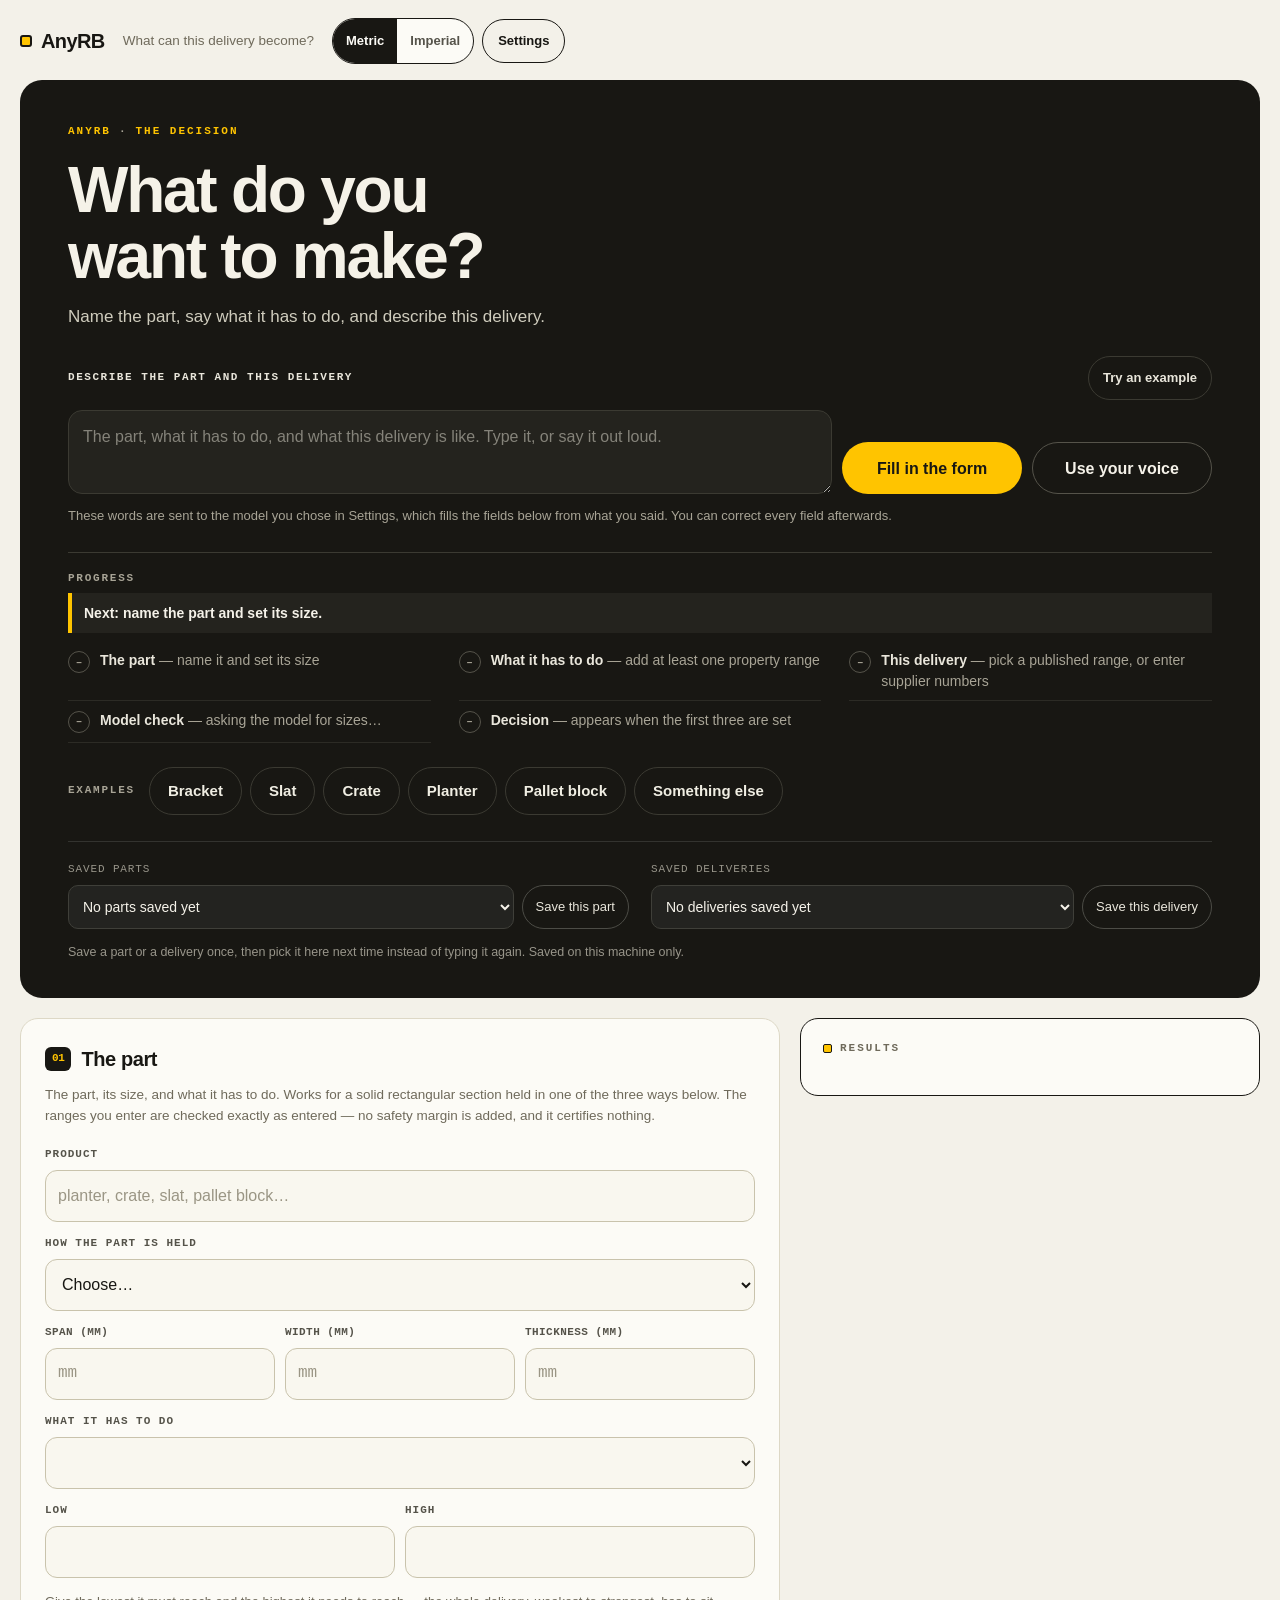
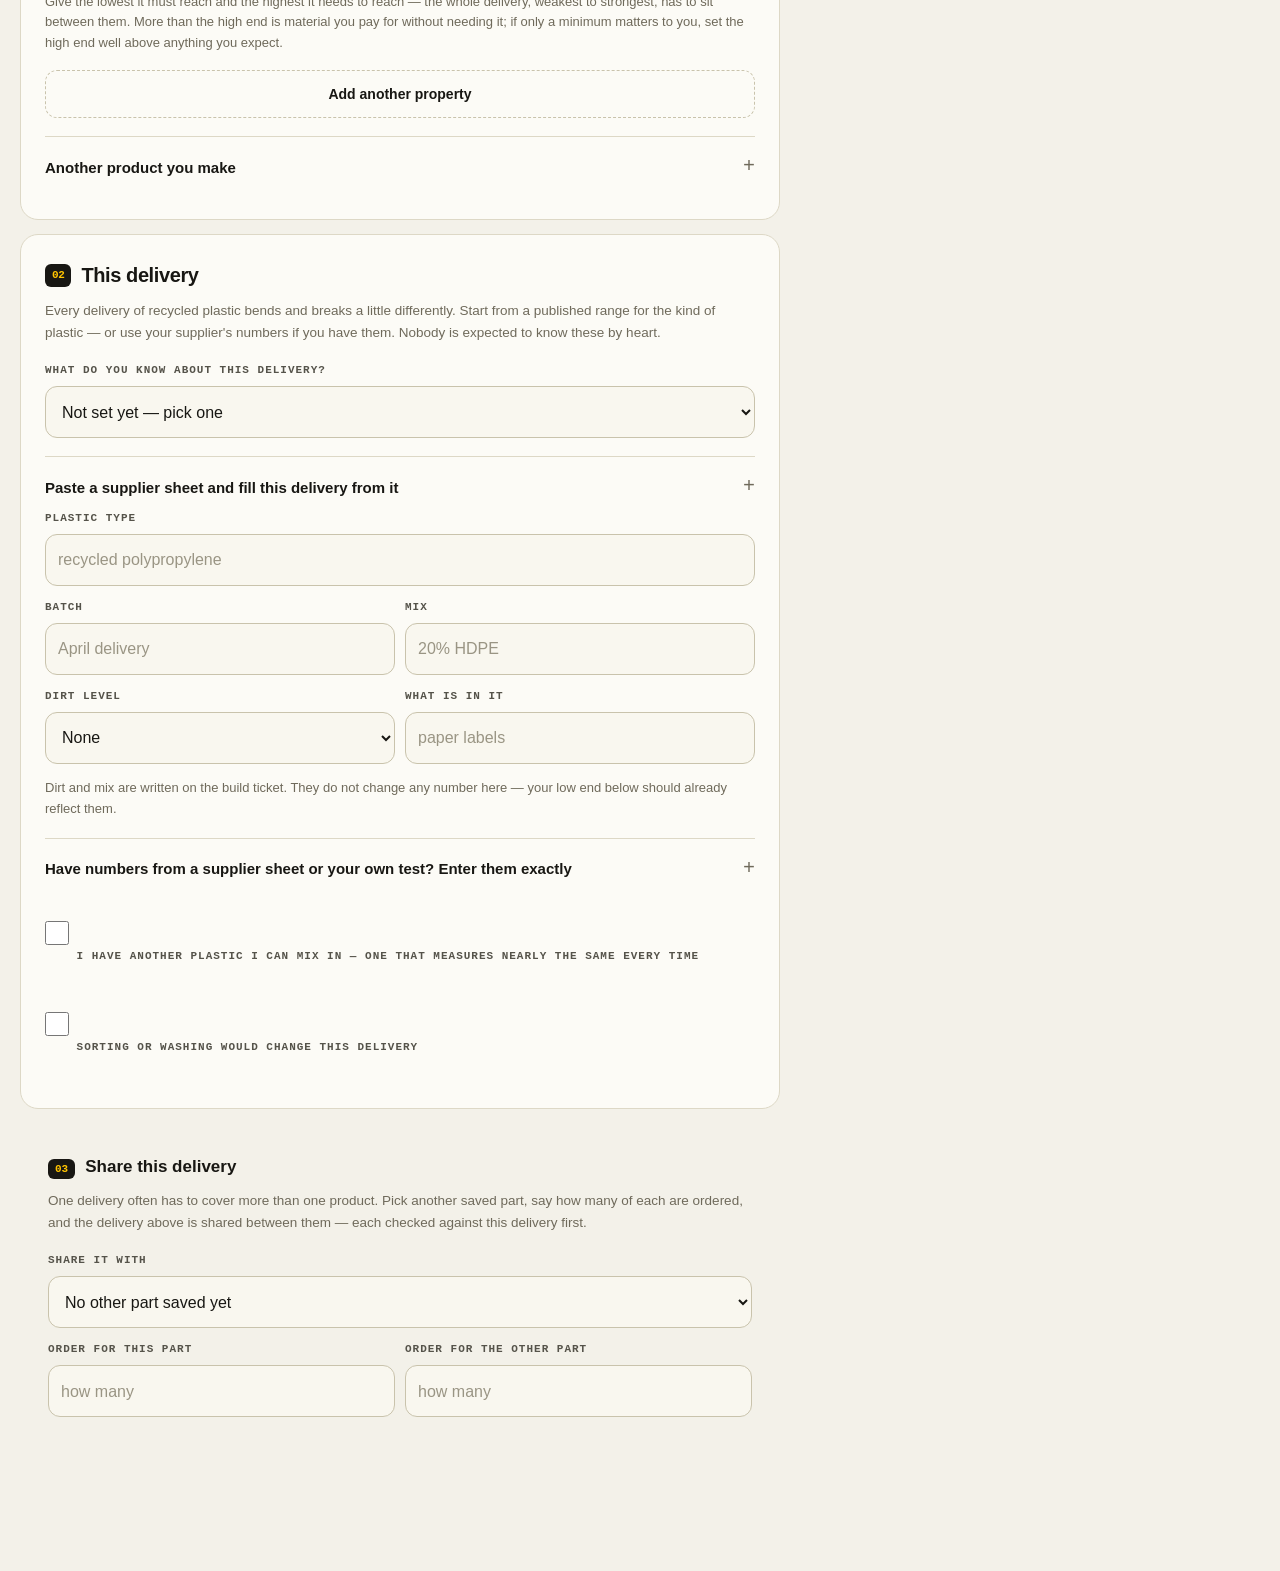
==== app/index.html @ c76e766c "Phase 3: honest production maths, stiffness in shop terms, own requirements - Production/cost/share " ====
<!doctype html>
<html lang="en">
<head>
<meta charset="utf-8">
<meta name="viewport" content="width=device-width, initial-scale=1">
<title>AnyRB — turn this delivery into a build</title>
<link rel="icon" href="data:image/svg+xml,%3Csvg xmlns='http://www.w3.org/2000/svg' viewBox='0 0 20 20'%3E%3Crect width='20' height='20' rx='5' fill='%23fbfbfa'/%3E%3Cpath d='M4 15.5 10 4l6 11.5M6.8 11h6.4' fill='none' stroke='%23111111' stroke-width='1.6'/%3E%3C/svg%3E">
<meta name="description" content="Turn a changing recycled-plastic delivery into a build that stays inside the strength, stiffness or weight range you need.">
<link rel="stylesheet" href="styles.css">
</head>
<body>
<header class="top">
  <a class="brand" href="#main" aria-label="AnyRB">AnyRB</a>
  <span class="top-note">What can this delivery become?</span>
  <div class="top-actions">
    <div class="unit-toggle" role="group" aria-label="Units">
      <button id="unit-metric" type="button">Metric</button><button id="unit-imperial" type="button">Imperial</button>
    </div>
    <button class="settings-open" id="settings-open" type="button">Settings</button>
  </div>
</header>

<div class="decision-bar" id="decision-bar" hidden>
  <span class="decision-dot" id="decision-dot" aria-hidden="true"></span>
  <span class="decision-bar-text" id="decision-bar-text"></span>
  <button class="decision-bar-action" id="decision-bar-action" type="button"></button>
</div>

<main class="page" id="main">
  <section class="decision decision-panel" aria-labelledby="decision">
    <p class="panel-kicker">AnyRB <span>·</span> the decision</p>
    <h1 id="decision">What do you want to make?</h1>
    <p class="support" id="support">Name the part, set one or more properties that have to hold, and describe this delivery. Every product and every range is yours to set.</p>
    <div class="brief">
      <div class="brief-head">
        <label for="brief">Describe the part and this delivery</label>
        <button class="brief-sample" id="brief-sample" type="button">Try an example</button>
      </div>
      <div class="brief-row">
        <textarea id="brief" rows="2" placeholder="The part, what it has to do, and what this delivery is like. Type it, or say it out loud."></textarea>
        <button class="brief-submit" id="brief-submit" type="button">Fill in the form</button>
        <button class="brief-voice" id="brief-voice" type="button">Use your voice</button>
      </div>
      <p class="brief-help">These words go to Muse Spark on the server, which fills the fields below from what you said. You can correct every field afterwards.</p>
      <p class="brief-status" id="brief-status"></p>
    </div>
    <div class="need" id="need-panel" hidden>
      <p class="need-kicker">Still needed</p>
      <h3 class="need-question" id="need-question"></h3>
      <p class="need-why" id="need-why"></p>
      <div class="need-control" id="need-control"></div>
      <div class="need-actions">
        <button class="need-apply" id="need-apply" type="button">Continue</button>
        <p class="need-progress" id="need-progress"></p>
      </div>
      <p class="need-alt">You can also fill the fields below yourself — it is the same information.</p>
    </div>

    <div class="progress" id="progress">
      <div class="progress-head">
        <h3 class="progress-title">Progress</h3>
        <p class="progress-next" id="progress-next"></p>
      </div>
      <ol class="progress-list" id="progress-list"></ol>
    </div>
    <div class="cases" id="cases" aria-label="Start with a part">
      <span class="cases-label">Examples</span>
      <button class="case" type="button" data-case="bracket">Bracket</button>
      <button class="case" type="button" data-case="slat">Slat</button>
      <button class="case" type="button" data-case="crate">Crate</button>
      <button class="case" type="button" data-case="planter">Planter</button>
      <button class="case" type="button" data-case="pallet">Pallet block</button>
      <button class="case" type="button" data-case="custom">Something else</button>
    </div>
    <p class="case-note" id="case-note" hidden></p>
    <div class="saved" id="saved-bar">
      <div class="saved-group">
        <label for="saved-products">Saved parts</label>
        <div class="saved-row">
          <select id="saved-products"></select>
          <button class="saved-button" id="save-product" type="button">Save this part</button>
          <button class="saved-button" id="delete-product" type="button" hidden>Delete</button>
        </div>
      </div>
      <div class="saved-group">
        <label for="saved-deliveries">Saved deliveries</label>
        <div class="saved-row">
          <select id="saved-deliveries"></select>
          <button class="saved-button" id="save-delivery" type="button">Save this delivery</button>
          <button class="saved-button" id="delete-delivery" type="button" hidden>Delete</button>
        </div>
      </div>
      <p class="saved-note" id="saved-note">Save a part or a delivery once, then pick it here next time instead of typing it again. Saved on this machine only.</p>
    </div>
    <button class="pill" id="primary" type="button" hidden>Copy build</button>
    <a class="see-details" id="see-details" href="#verdict" hidden>See the result ↓</a>
  </section>

  <div class="work">
    <aside class="results" aria-label="Results">
      <p class="results-kicker">Results</p>
      <div class="verdict" id="verdict" hidden>
        <div class="verdict-head">
          <span class="verdict-chip" id="verdict-chip"></span>
          <span class="verdict-title" id="verdict-title"></span>
        </div>
        <p class="verdict-build" id="verdict-build"></p>
        <table class="verdict-table">
          <thead><tr><th>Requirement</th><th>You need</th><th>This build gives</th><th>Result</th></tr></thead>
          <tbody id="verdict-rows"></tbody>
        </table>
        <p class="verdict-next" id="verdict-next"></p>
      </div>
      <div class="builds" id="builds-panel" hidden>
        <div class="section-head">
          <h3>Builds that work</h3>
          <p class="model-status" id="model-status">Scoring this delivery…</p>
        </div>
        <div class="production" id="production">
          <h3 class="production-title">Production</h3>
          <div class="run-row">
            <div class="field run-field"><label for="run-size">How many parts in this order?</label><input id="run-size" inputmode="numeric" type="text" placeholder="e.g. 500"></div>
            <div class="field run-field"><label for="material-have" id="material-have-label">How much of this delivery do you have? (kg)</label><input id="material-have" inputmode="decimal" type="text" placeholder="e.g. 3000"></div>
            <div class="field run-field"><label for="next-density" id="next-density-label">Next delivery's density, if known (g/cm³)</label><input id="next-density" inputmode="decimal" type="text" placeholder="optional"></div>
            <div class="field run-field"><label for="cost-batch" id="cost-batch-label">This delivery costs, per kg</label><input id="cost-batch" inputmode="decimal" type="text" placeholder="optional"></div>
            <div class="field run-field"><label for="cost-steady" id="cost-steady-label">The mix-in plastic costs, per kg</label><input id="cost-steady" inputmode="decimal" type="text" placeholder="optional"></div>
            <div class="field run-field"><label for="cost-treat" id="cost-treat-label">Sorting/washing costs, per kg</label><input id="cost-treat" inputmode="decimal" type="text" placeholder="optional"></div>
            <div class="field run-field"><label for="waste-pct">Waste and rejects, % of each part (optional)</label><input id="waste-pct" inputmode="decimal" type="text" placeholder="e.g. 5"></div>
            <div class="field run-field"><label for="treat-loss">Lost in sorting/washing, % (optional)</label><input id="treat-loss" inputmode="decimal" type="text" placeholder="e.g. 20"></div>
            <div class="field run-field"><label for="cost-currency">Currency</label><select id="cost-currency"><option value="₺">₺ (lira)</option><option value="$">$ (dollar)</option><option value="€">€ (euro)</option><option value="£">£ (pound)</option></select></div>
          </div>
          <div class="cost-view" id="cost-view"></div>
          <div class="field compare-field"><label for="compare-delivery">Compare a saved delivery</label><select id="compare-delivery"></select></div>
          <div class="compare-view" id="compare-view"></div>
          <div class="run-note" id="run-note"></div>
          <div class="use-note" id="use-note"></div>
        </div>
        <ol class="build-list" id="build-list"></ol>
        <div class="downloads" id="downloads" hidden>
          <p class="downloads-note"><strong>Results live on this page</strong> — the decision at the top, the builds and range view here. Take them with you:</p>
          <div class="downloads-row">
            <button class="dl-button" id="dl-txt" type="button">Build sheet (.txt)</button>
            <button class="dl-button" id="dl-csv" type="button">Spreadsheet (.csv)</button>
            <button class="dl-button" id="dl-json" type="button">Data (.json)</button>
          </div>
          <p class="downloads-formats">The build sheet is a text file to print or paste. The spreadsheet opens in Excel or Google Sheets. JSON is the same results as data for another system, in metric with the units named in the file.</p>
        </div>
        <p class="empty-build" id="empty-build" hidden>No build passes yet. The batch gap is below.</p>
        <div class="meta-trace" id="meta-trace" hidden></div>
      </div>

      <h3 class="results-subhead" id="gap-title" hidden>What this delivery would need</h3>
      <div class="gap" id="gap" aria-live="polite" hidden></div>

      <div class="ask" id="ask-panel" aria-labelledby="ask-title" hidden>
        <h3 id="ask-title">Ask about this delivery</h3>
        <div class="ask-row">
          <input id="ask-question" type="text" placeholder="What should I add or change to make this delivery work?" autocomplete="off">
          <button class="ask-button" id="ask-button" type="button">Ask</button>
        </div>
        <p class="ask-status" id="ask-status"></p>
        <div class="ask-answer" id="ask-answer" aria-live="polite"></div>
      </div>
    </aside>

        <div class="bench">
    <section class="engineering" aria-labelledby="engineering-title">
      <h2 id="engineering-title"><span class="sec-num">01</span>The part</h2>
      <p class="section-note">The part, its size, and what it has to do. Works for a solid rectangular section held in one of the three ways below. The ranges you enter are checked exactly as entered — no safety margin is added, and it certifies nothing.</p>
      <div class="fields">
        <div class="field">
          <label for="product">Product</label>
          <input id="product" type="text" spellcheck="false" placeholder="planter, crate, slat, pallet block…">
        </div>
        <div class="field">
          <label for="mode">How the part is held</label>
          <select id="mode"></select>
        </div>
        <div class="grid3">
          <div class="field"><label for="span">Span (mm)</label><input id="span" inputmode="decimal" type="text" placeholder="mm"></div>
          <div class="field"><label for="width">Width (mm)</label><input id="width" inputmode="decimal" type="text" placeholder="mm"></div>
          <div class="field"><label for="thickness">Thickness (mm)</label><input id="thickness" inputmode="decimal" type="text" placeholder="mm"></div>
        </div>
        <div class="field">
          <label for="property">What it has to do</label>
          <select id="property"></select>
        </div>
        <div class="grid2">
          <div class="field"><label for="target-min" id="target-min-label">Low</label><input id="target-min" inputmode="decimal" type="text"></div>
          <div class="field"><label for="target-max" id="target-max-label">High</label><input id="target-max" inputmode="decimal" type="text"></div>
        </div>
        <div id="stiffness-translator" hidden>
          <p class="measured-note">You do not need to know the stiffness number. Say what presses on it and how far it may bend down under that weight — the form works out the stiffness range from that. Only the lowest stiffness will matter unless you also give a smallest bend.</p>
          <div class="grid3">
            <div class="field"><label for="stiff-load" id="stiff-load-label">Weight pressing on it (kg)</label><input id="stiff-load" inputmode="decimal" type="text"></div>
            <div class="field"><label for="stiff-bend" id="stiff-bend-label">How far may it bend down, at most (mm)</label><input id="stiff-bend" inputmode="decimal" type="text"></div>
            <div class="field"><label for="stiff-bend-min" id="stiff-bend-min-label">Smallest bend, if any (mm)</label><input id="stiff-bend-min" inputmode="decimal" type="text"></div>
          </div>
        </div>
        <p class="measured-note">Give the lowest it must reach and the highest it needs to reach — the whole delivery, weakest to strongest, has to sit between them. More than the high end is material you pay for without needing it; if only a minimum matters to you, set the high end well above anything you expect.</p>
        <div id="extra-targets" class="extra-targets"></div>
        <button class="add-target" id="add-target" type="button">Add another property</button>
      </div>

      <details class="other-group">
        <summary>Another product you make</summary>
        <div class="fields">
          <div class="field"><label for="other-product">Product</label><input id="other-product" type="text" spellcheck="false" placeholder="a heavier part you sell"></div>
          <div class="field"><label for="other-mode">How the part is held</label><select id="other-mode"></select></div>
          <div class="grid3">
            <div class="field"><label for="other-span">Span (mm)</label><input id="other-span" inputmode="decimal" type="text"></div>
            <div class="field"><label for="other-width">Width (mm)</label><input id="other-width" inputmode="decimal" type="text"></div>
            <div class="field"><label for="other-thickness">Thickness (mm)</label><input id="other-thickness" inputmode="decimal" type="text"></div>
          </div>
          <div class="field"><label for="other-target-property">What it has to do (its own requirement, for sharing a delivery)</label><select id="other-target-property"></select></div>
          <div class="grid2">
            <div class="field"><label for="other-target-min">Low</label><input id="other-target-min" inputmode="decimal" type="text"></div>
            <div class="field"><label for="other-target-max">High</label><input id="other-target-max" inputmode="decimal" type="text"></div>
          </div>
        </div>
      </details>
    </section>

    <section class="batch" aria-labelledby="batch-title">
      <h2 id="batch-title"><span class="sec-num">02</span>This delivery</h2>
      <p class="section-note">Every delivery of recycled plastic bends and breaks a little differently. Start from a published range for the kind of plastic — or use your supplier's numbers if you have them. Nobody is expected to know these by heart.</p>
      <div class="fields">
        <div class="field">
          <label for="batch-source">What do you know about this delivery?</label>
          <select id="batch-source"></select>
        </div>
        <p class="batch-note" id="batch-note" hidden></p>
        <details class="measured-group" id="sheet-group">
          <summary>Paste a supplier sheet and fill this delivery from it</summary>
          <p class="measured-note">Paste the text your supplier sent. Only the plastic part is used, and only numbers actually in the text — anything missing stays empty for you to pick or type.</p>
          <div class="field"><label for="sheet-text">Supplier sheet text</label><textarea id="sheet-text" rows="4" placeholder="Paste the supplier's text here"></textarea></div>
          <button class="dl-button" id="sheet-fill" type="button">Fill this delivery from the text</button>
          <p class="brief-status" id="sheet-status"></p>
        </details>
        <div class="field"><label for="plastic-type">Plastic type</label><input id="plastic-type" type="text" spellcheck="false" placeholder="recycled polypropylene"></div>
        <div class="grid2">
          <div class="field"><label for="plastic-batch">Batch</label><input id="plastic-batch" type="text" spellcheck="false" placeholder="April delivery"></div>
          <div class="field"><label for="plastic-mix">Mix</label><input id="plastic-mix" type="text" spellcheck="false" placeholder="20% HDPE"></div>
        </div>
        <div class="grid2">
          <div class="field"><label for="dirt-level">Dirt level</label><select id="dirt-level"></select></div>
          <div class="field"><label for="plastic-dirt">What is in it</label><input id="plastic-dirt" type="text" spellcheck="false" placeholder="paper labels"></div>
        </div>
        <p class="measured-note">Dirt and mix are written on the build ticket. They do not change any number here — your low end below should already reflect them.</p>
        <details class="measured-group" id="measured-fields">
          <summary>Have numbers from a supplier sheet or your own test? Enter them exactly</summary>
          <p class="measured-note">Stiffness is how much the plastic bends. Strength is the load it takes before it breaks. “Low” is the weak end of this delivery — the part has to work even there, so that end sets the build. Your low end should already reflect the dirt and mix above.</p>
          <div class="grid2">
            <div class="field"><label for="e-min">Stiffness low (MPa)</label><input id="e-min" inputmode="decimal" type="text"></div>
            <div class="field"><label for="e-max">Stiffness high (MPa)</label><input id="e-max" inputmode="decimal" type="text"></div>
          </div>
          <div class="grid2">
            <div class="field"><label for="s-min">Strength low (MPa)</label><input id="s-min" inputmode="decimal" type="text"></div>
            <div class="field"><label for="s-max">Strength high (MPa)</label><input id="s-max" inputmode="decimal" type="text"></div>
          </div>
          <div class="grid2">
            <div class="field"><label for="density">Density (g/cm³)</label><input id="density" inputmode="decimal" type="text"></div>
          </div>
        </details>
        <div class="field check-field">
          <label class="check" for="steady-available"><input id="steady-available" type="checkbox"> I have another plastic I can mix in — one that measures nearly the same every time</label>
        </div>
        <div class="field check-field">
          <label class="check" for="treated-available"><input id="treated-available" type="checkbox"> Sorting or washing would change this delivery</label>
        </div>
        <div id="treated-fields" class="steady-fields" hidden>
          <p class="measured-note">Enter what the delivery measures <em>after</em> sorting or washing — from whoever does it, or your own test. The app does not guess this effect.</p>
          <div class="grid2">
            <div class="field"><label for="treated-e-min">Stiffness low after (MPa)</label><input id="treated-e-min" inputmode="decimal" type="text"></div>
            <div class="field"><label for="treated-e-max">Stiffness high after (MPa)</label><input id="treated-e-max" inputmode="decimal" type="text"></div>
          </div>
          <div class="grid2">
            <div class="field"><label for="treated-s-min">Strength low after (MPa)</label><input id="treated-s-min" inputmode="decimal" type="text"></div>
            <div class="field"><label for="treated-s-max">Strength high after (MPa)</label><input id="treated-s-max" inputmode="decimal" type="text"></div>
          </div>
        </div>
        <div id="steady-fields" class="steady-fields" hidden>
          <div class="field"><label for="steady-type">The other plastic</label><input id="steady-type" type="text" spellcheck="false" placeholder="e.g. a cleaner batch you can buy"></div>
          <div class="grid2">
            <div class="field"><label for="steady-e">Its stiffness (MPa)</label><input id="steady-e" inputmode="decimal" type="text"></div>
            <div class="field"><label for="steady-s">Its strength (MPa)</label><input id="steady-s" inputmode="decimal" type="text"></div>
          </div>
        </div>
      </div>

      </div>
    </section>

    <section class="share" aria-labelledby="share-title">
      <h2 id="share-title"><span class="sec-num">03</span>Share this delivery</h2>
      <p class="section-note">One delivery often has to cover more than one product. Pick another saved part, say how many of each are ordered, and the delivery above is shared between them — each checked against this delivery first.</p>
      <div class="fields">
        <div class="field">
          <label for="share-other">Share it with</label>
          <select id="share-other"></select>
        </div>
        <div class="grid2">
          <div class="field"><label for="share-qty-main" id="share-qty-main-label">Order for this part</label><input id="share-qty-main" inputmode="numeric" type="text" placeholder="how many"></div>
          <div class="field"><label for="share-qty-other" id="share-qty-other-label">Order for the other part</label><input id="share-qty-other" inputmode="numeric" type="text" placeholder="how many"></div>
        </div>
      </div>
      <div class="share-result" id="share-result" aria-live="polite"></div>
    </section>
    </div>


  </div>
</main>

<dialog class="settings" id="settings-dialog" aria-labelledby="settings-title">
  <form id="settings-form" method="dialog">
    <h2 id="settings-title">Settings</h2>
    <p class="settings-note">Meta Model API is the built-in provider for this app. Nothing below needs changing to use it.</p>
    <div class="field check-field">
      <label class="check" for="set-other-provider"><input id="set-other-provider" type="checkbox"> Use a different provider instead of Meta</label>
    </div>
    <div class="field" id="set-provider-field" hidden>
      <label for="set-provider">Inference provider</label>
      <select id="set-provider">
        <option value="meta">Meta Model API</option>
        <option value="openrouter">OpenRouter</option>
        <option value="openai">OpenAI</option>
        <option value="anthropic">Anthropic (Claude)</option>
        <option value="google">Google (Gemini)</option>
        <option value="nvidia">NVIDIA</option>
        <option value="deepseek">DeepSeek</option>
        <option value="custom">Custom endpoint (works like OpenAI)</option>
        <option value="local">No model — local checker only</option>
      </select>
    </div>
    <div class="field" id="set-endpoint-field">
      <label for="set-endpoint">Endpoint</label>
      <input id="set-endpoint" type="text" autocomplete="off" spellcheck="false" placeholder="https://…">
    </div>
    <div class="field" id="set-model-field">
      <label for="set-model">Muse Spark model</label>
      <select id="set-model">
        <option value="muse-spark-1.3-contributor">Muse Spark 1.3 Contributor</option>
        <option value="muse-spark-1.3">Muse Spark 1.3</option>
      </select>
    </div>
    <div class="field" id="set-model-text-field" hidden>
      <label for="set-model-text">Model name</label>
      <input id="set-model-text" type="text" autocomplete="off" spellcheck="false" placeholder="The model name from that provider">
    </div>
    <div class="field" id="set-key-field">
      <label for="set-key">Your API key for that provider (optional for Meta)</label>
      <input id="set-key" type="password" autocomplete="off" spellcheck="false" placeholder="Paste your own key">
    </div>
    <p class="settings-note" id="key-note">Meta is the built-in choice: if the server already has a Meta key, you do not need your own. With any other provider, your key is needed — the server's key only works for Meta. Any key you enter is kept in this browser tab only, sent only to the server on this machine when the model is called, and never written into the page, the files, or this repository. It is gone when the tab closes. Voice is only available with Meta; with another provider, type instead.</p>
    <div class="settings-row">
      <button class="dl-button" id="set-clear-key" type="button">Remove my key</button>
      <button class="settings-save" id="set-save" type="submit">Save</button>
      <button class="dl-button" id="set-cancel" type="button">Cancel</button>
    </div>
  </form>
</dialog>

<div class="sr-only" id="live" aria-live="polite" aria-atomic="true"></div>
<script type="module" src="main.js"></script>
</body>
</html>
---- app/styles.css ----
/* ==========================================================================
   AnyRB — workshop instrument
   Mobile-first. Warm paper, warm ink, one signal-yellow accent.
   Pass = deep green, fail = burnt orange. Everything else is ink on paper.
   Flat colour, 1px rules and typography do the work: no gradients,
   no glass, no blur, no shadow soup.
   ========================================================================== */

:root {
  --paper: #f3f1e9;
  --surface: #fcfbf6;
  --surface-2: #ece9dc;
  --ink: #181713;
  --ink-soft: #24231e;
  --ink-mute: #55534a;
  --muted: #6f6a5b;
  --faint: #9a9584;
  --line: #ddd8c6;
  --line-strong: #c9c3ac;
  --dark-line: #3b3a32;
  --dark-mute: #a8a496;
  --accent: #ffc400;
  --pass: #146c43;
  --pass-dark: #0d4d2e;
  --pass-bg: #e2efe4;
  --fail: #bc430d;
  --fail-dark: #8f3208;
  --fail-bg: #f8e4d6;
  --target-band: #d9cf9f;
  --sans: -apple-system, BlinkMacSystemFont, "Segoe UI", "Helvetica Neue",
    Helvetica, Arial, sans-serif;
  --mono: ui-monospace, "SF Mono", SFMono-Regular, Menlo, Consolas,
    "Liberation Mono", monospace;
}

*,
*::before,
*::after { box-sizing: border-box; }

[hidden] { display: none !important; }

html { background: var(--paper); }

body {
  margin: 0;
  min-height: 100vh;
  background: var(--paper);
  color: var(--ink);
  font-family: var(--sans);
  font-size: 16px;
  line-height: 1.45;
  -webkit-font-smoothing: antialiased;
  -webkit-text-size-adjust: 100%;
  text-rendering: optimizeLegibility;
}

button, input, select, textarea { font: inherit; }
button { -webkit-tap-highlight-color: transparent; cursor: pointer; }
::selection { background: var(--accent); color: var(--ink); }

:focus-visible {
  outline: 3px solid var(--accent);
  outline-offset: 2px;
}

.sr-only {
  position: absolute;
  width: 1px; height: 1px;
  padding: 0; margin: -1px;
  overflow: hidden;
  clip: rect(0, 0, 0, 0);
  white-space: nowrap;
  border: 0;
}

.is-fading { opacity: 0.35; }
#decision, #support, #build-list, #gap { transition: opacity 160ms ease; }

/* Numerals never wobble: mono + tabular figures wherever numbers live. */
.verdict-table td.num,
.verdict-table .v-status,
.rv-scale, .rv-margin,
.build-row .size, .build-row .prop, .build-row .added,
.trace-row, .p-mark, .sec-num {
  font-family: var(--mono);
  font-variant-numeric: tabular-nums;
}

/* ------------------------------------------------------------------ top */
.top {
  display: flex;
  flex-wrap: wrap;
  align-items: center;
  gap: 8px 10px;
  max-width: 1320px;
  margin: 0 auto;
  padding: 14px 16px 0;
}

.brand {
  display: inline-flex;
  align-items: center;
  min-height: 44px;
  color: var(--ink);
  font-size: 20px;
  font-weight: 800;
  letter-spacing: -0.03em;
  text-decoration: none;
}
.brand::before {
  content: "";
  flex: none;
  width: 12px; height: 12px;
  margin-right: 9px;
  background: var(--accent);
  border: 2px solid var(--ink);
  border-radius: 3px;
}

.top-note { display: none; }

.top-actions {
  display: flex;
  align-items: center;
  gap: 8px;
  margin-left: auto;
}

.unit-toggle {
  display: flex;
  overflow: hidden;
  border: 1.5px solid var(--ink);
  border-radius: 999px;
  background: var(--surface);
}
.unit-toggle button {
  min-height: 44px;
  padding: 0 13px;
  border: 0;
  background: transparent;
  color: var(--ink-mute);
  font-size: 13px;
  font-weight: 600;
}
.unit-toggle button.is-active { background: var(--ink); color: var(--surface); }

.settings-open {
  min-height: 44px;
  padding: 0 15px;
  border: 1.5px solid var(--ink);
  border-radius: 999px;
  background: transparent;
  color: var(--ink);
  font-size: 13px;
  font-weight: 600;
}
.settings-open:active, .unit-toggle button:active { background: var(--surface-2); }

/* ---------------------------------------------------------- decision bar */
.decision-bar {
  position: sticky;
  top: 0;
  z-index: 40;
  display: flex;
  align-items: center;
  gap: 10px;
  padding: 8px 12px;
  background: var(--ink);
  border-bottom: 3px solid var(--accent);
  color: var(--surface);
}
.decision-dot {
  flex: none;
  width: 11px; height: 11px;
  border-radius: 50%;
  background: var(--surface);
}
.decision-dot.pass { background: #35c26e; }
.decision-dot.fail { background: #ff7a33; }
.decision-bar-text {
  flex: 1 1 auto;
  min-width: 0;
  overflow: hidden;
  text-overflow: ellipsis;
  white-space: nowrap;
  font-size: 14px;
  font-weight: 700;
  letter-spacing: -0.01em;
}
.decision-bar-action {
  flex: none;
  min-height: 44px;
  padding: 0 16px;
  border: 0;
  border-radius: 999px;
  background: var(--accent);
  color: var(--ink);
  font-size: 14px;
  font-weight: 800;
}
.decision-bar-action:active { background: var(--surface); }

/* ----------------------------------------------------------------- page */
.page {
  max-width: 1320px;
  margin: 0 auto;
  padding: 12px 12px 72px;
}

/* ------------------------------------------------------- decision panel */
.decision-panel {
  padding: 24px 18px 20px;
  background: var(--ink);
  border-radius: 20px;
  color: #f5f2e8;
}

.panel-kicker {
  display: flex;
  align-items: center;
  gap: 8px;
  margin: 0 0 18px;
  font-family: var(--mono);
  font-size: 11px;
  font-weight: 700;
  letter-spacing: 0.18em;
  text-transform: uppercase;
  color: var(--accent);
}
.panel-kicker span { color: var(--dark-mute); }

.decision-panel h1 {
  margin: 0;
  max-width: 22ch;
  font-size: 34px;
  font-weight: 800;
  letter-spacing: -0.035em;
  line-height: 1.03;
  text-wrap: balance;
  overflow-wrap: break-word;
}

.support {
  margin: 14px 0 0;
  max-width: 62ch;
  color: #cfccbd;
  font-size: 16px;
  line-height: 1.55;
  overflow-wrap: break-word;
}

/* brief */
.brief { margin-top: 26px; }

.brief-head {
  display: flex;
  flex-wrap: wrap;
  align-items: center;
  justify-content: space-between;
  gap: 8px;
  margin-bottom: 10px;
}
.brief-head label {
  font-family: var(--mono);
  font-size: 11px;
  font-weight: 700;
  letter-spacing: 0.14em;
  text-transform: uppercase;
  color: #e9e6db;
}
.brief-sample {
  min-height: 44px;
  padding: 0 14px;
  border: 1px solid var(--dark-line);
  border-radius: 999px;
  background: transparent;
  color: #e9e6db;
  font-size: 13px;
  font-weight: 600;
}
.brief-sample:active { border-color: var(--accent); color: var(--accent); }

.brief-row {
  display: flex;
  flex-direction: column;
  gap: 10px;
}
.brief-row textarea {
  width: 100%;
  min-width: 0;
  min-height: 104px;
  padding: 14px;
  resize: vertical;
  border: 1.5px solid var(--dark-line);
  border-radius: 14px;
  background: var(--ink-soft);
  color: #f5f2e9;
  font-size: 16px;
  line-height: 1.5;
}
.brief-row textarea::placeholder { color: #85837a; }
.brief-row textarea:focus { border-color: var(--accent); outline: none; }

.brief-submit,
.brief-voice {
  width: 100%;
  min-height: 52px;
  border-radius: 999px;
  font-size: 16px;
  font-weight: 800;
}
.brief-submit { border: 0; background: var(--accent); color: var(--ink); }
.brief-submit:disabled { opacity: 0.4; }
.brief-voice {
  border: 1.5px solid #55534a;
  background: transparent;
  color: #f5f2e9;
  font-weight: 600;
}
.brief-voice.is-recording { border-color: #ff7a33; color: #ff7a33; }
.brief-voice:disabled { opacity: 0.45; }

.brief-help {
  margin: 12px 0 0;
  color: var(--dark-mute);
  font-size: 13px;
  line-height: 1.55;
}
.brief-status {
  min-height: 1.3em;
  margin: 8px 0 0;
  color: #c9c6ba;
  font-size: 13px;
  line-height: 1.5;
}
.brief-status:empty { min-height: 0; margin-top: 0; }
.brief-status.is-working { color: var(--accent); font-weight: 700; }

/* progress */
.progress {
  margin-top: 26px;
  padding-top: 18px;
  border-top: 1px solid var(--dark-line);
}
.progress-head { margin-bottom: 6px; }
.progress-title {
  margin: 0 0 6px;
  font-family: var(--mono);
  font-size: 11px;
  font-weight: 700;
  letter-spacing: 0.16em;
  text-transform: uppercase;
  color: var(--dark-mute);
}
.progress-next {
  margin: 0;
  padding: 10px 12px;
  border-left: 4px solid var(--accent);
  background: var(--ink-soft);
  color: #f5f2e9;
  font-size: 14px;
  font-weight: 700;
  line-height: 1.45;
}
.progress-list { list-style: none; margin: 8px 0 0; padding: 0; }
.progress-item {
  display: flex;
  align-items: flex-start;
  gap: 10px;
  padding: 9px 0;
  border-bottom: 1px solid #2c2b25;
  color: var(--dark-mute);
  font-size: 14px;
  line-height: 1.45;
}
.progress-item:last-child { border-bottom: 0; }
.progress-item .p-mark {
  display: grid;
  place-items: center;
  flex: none;
  width: 22px; height: 22px;
  margin-top: 1px;
  border: 1.5px solid #55534a;
  border-radius: 50%;
  font-size: 11px;
  font-weight: 700;
}
.progress-item .p-text { min-width: 0; overflow-wrap: break-word; }
.progress-item .p-text strong { color: #e9e6db; font-weight: 700; }
.progress-item.is-done { color: #d8d5c8; }
.progress-item.is-done .p-mark {
  border-color: var(--accent);
  background: var(--accent);
  color: var(--ink);
}

/* examples */
.cases {
  display: grid;
  grid-template-columns: 1fr 1fr;
  gap: 8px;
  margin-top: 24px;
}
.cases-label {
  grid-column: 1 / -1;
  font-family: var(--mono);
  font-size: 11px;
  font-weight: 700;
  letter-spacing: 0.16em;
  text-transform: uppercase;
  color: var(--dark-mute);
}
.case {
  min-height: 48px;
  padding: 6px 12px;
  border: 1.5px solid var(--dark-line);
  border-radius: 999px;
  background: transparent;
  color: #f0eee3;
  font-size: 15px;
  font-weight: 600;
}
.case:active { border-color: var(--accent); color: var(--accent); }
.case-note {
  margin: 10px 0 0;
  color: var(--dark-mute);
  font-size: 13px;
  line-height: 1.5;
}

/* primary action + jump link, inside the panel */
.pill {
  width: 100%;
  min-height: 56px;
  margin-top: 22px;
  padding: 0 22px;
  border: 0;
  border-radius: 999px;
  background: var(--accent);
  color: var(--ink);
  font-size: 17px;
  font-weight: 800;
  letter-spacing: -0.01em;
}
.pill:active { background: var(--surface); }
.pill:disabled { opacity: 0.4; }

.see-details {
  display: flex;
  align-items: center;
  justify-content: center;
  min-height: 48px;
  margin-top: 8px;
  color: #f5f2e9;
  font-size: 15px;
  font-weight: 700;
  text-decoration: underline;
  text-decoration-color: var(--accent);
  text-decoration-thickness: 2px;
  text-underline-offset: 5px;
}

/* ------------------------------------------------------------ work area */
.work {
  display: grid;
  grid-template-columns: minmax(0, 1fr);
  gap: 14px;
  margin-top: 14px;
  align-items: start;
}
.bench { display: grid; gap: 14px; min-width: 0; }

/* --------------------------------------------------------------- results */
.results {
  min-width: 0;
  padding: 18px 16px 20px;
  background: var(--surface);
  border: 1.5px solid var(--ink);
  border-radius: 18px;
}
.results-kicker {
  display: flex;
  align-items: center;
  gap: 8px;
  margin: 0 0 14px;
  font-family: var(--mono);
  font-size: 11px;
  font-weight: 700;
  letter-spacing: 0.18em;
  text-transform: uppercase;
  color: var(--muted);
}
.results-kicker::before {
  content: "";
  width: 9px; height: 9px;
  background: var(--accent);
  border: 1.5px solid var(--ink);
  border-radius: 2px;
}

/* --- verdict: the centrepiece of Results --- */
.verdict {
  overflow: hidden;
  border: 2.5px solid var(--ink);
  border-radius: 16px;
  background: var(--surface);
}
.verdict:has(.verdict-chip.pass) { border-color: var(--pass-dark); }
.verdict:has(.verdict-chip.fail) { border-color: var(--fail-dark); }

.verdict-head {
  display: flex;
  flex-direction: column;
  align-items: flex-start;
  gap: 10px;
  padding: 16px;
  background: var(--ink);
  color: #f5f2e8;
}
.verdict:has(.verdict-chip.pass) .verdict-head { background: var(--pass-dark); }
.verdict:has(.verdict-chip.fail) .verdict-head { background: var(--fail-dark); }

.verdict-chip {
  display: inline-flex;
  align-items: center;
  min-height: 34px;
  padding: 4px 14px;
  border-radius: 999px;
  background: var(--surface);
  color: var(--ink);
  font-family: var(--mono);
  font-size: 14px;
  font-weight: 800;
  letter-spacing: 0.1em;
  text-transform: uppercase;
}
.verdict-chip.pass { background: var(--accent); color: var(--ink); }
.verdict-chip.fail { background: var(--surface); color: var(--fail-dark); }

.verdict-title {
  font-size: 20px;
  font-weight: 800;
  letter-spacing: -0.02em;
  line-height: 1.25;
  overflow-wrap: break-word;
}
.verdict-build {
  margin: 0;
  padding: 12px 16px 0;
  color: var(--ink-soft);
  font-size: 14px;
  font-weight: 600;
  line-height: 1.5;
  overflow-wrap: break-word;
}

/* Requirements table — stacked labelled blocks on the phone,
   a true table from 680px up (see breakpoints below). */
.verdict-table { display: block; width: 100%; padding: 4px 16px 0; }
.verdict-table thead { display: none; }
.verdict-table tbody { display: block; }
.verdict-table tr { display: block; }
.verdict-table td { display: block; }

.verdict-table tbody > tr:not(.v-bar-row):not(.v-legend) {
  display: grid;
  grid-template-columns: 1fr 1fr;
  gap: 6px 16px;
  padding: 14px 0 6px;
  border-top: 1px solid var(--line);
}
.verdict-table tbody > tr:not(.v-bar-row):not(.v-legend):first-child {
  border-top: 0;
}
.verdict-table td:first-child {
  grid-column: 1 / -1;
  font-size: 16px;
  font-weight: 800;
  letter-spacing: -0.01em;
}
.verdict-table td.num {
  font-size: 15px;
  font-weight: 700;
  line-height: 1.35;
  overflow-wrap: break-word;
}
.verdict-table td.num::before {
  display: block;
  margin-bottom: 2px;
  font-family: var(--sans);
  font-size: 10px;
  font-weight: 700;
  letter-spacing: 0.12em;
  text-transform: uppercase;
  color: var(--muted);
}
.verdict-table td.num:nth-child(2)::before { content: "You need"; }
.verdict-table td.num:nth-child(3)::before { content: "This build gives"; }

.verdict-table .v-status {
  grid-column: 1 / -1;
  font-size: 12.5px;
  font-weight: 700;
  line-height: 1.45;
  overflow-wrap: break-word;
}
.v-status.pass { color: var(--pass); }
.v-status.fail { color: var(--fail); }

.v-bar-row td { padding: 4px 0 12px; }
.v-legend td {
  padding: 2px 0 6px;
  color: var(--muted);
  font-size: 12px;
  line-height: 1.5;
}
.verdict-next {
  margin: 10px 16px 0;
  padding: 12px 0 16px;
  border-top: 1px solid var(--line);
  font-size: 14px;
  font-weight: 800;
  line-height: 1.45;
}

/* range bars — shared by the verdict table and the range view */
.rv-track {
  position: relative;
  height: 18px;
  border: 1px solid var(--line-strong);
  border-radius: 5px;
  background: var(--surface-2);
}
.rv-target {
  position: absolute;
  top: 0; bottom: 0;
  background: var(--target-band);
  border-radius: 4px;
}
.rv-bar {
  position: absolute;
  top: 3px; bottom: 3px;
  min-width: 4px;
  border-radius: 3px;
  background: var(--ink);
}
.rv-bar.pass { background: var(--pass); }
.rv-bar.fail { background: var(--fail); }
.v-bar-row .rv-track { height: 14px; }

.range-view { margin-top: 16px; }
.range-view:empty { display: none; }
.rv-title { margin: 0 0 12px; font-size: 14px; font-weight: 800; }
.rv-row { margin-bottom: 18px; }
.rv-head { margin-bottom: 8px; }
.rv-name {
  display: block;
  font-size: 14px;
  font-weight: 600;
  line-height: 1.45;
  overflow-wrap: break-word;
}
.rv-margin {
  display: block;
  margin-top: 3px;
  font-size: 12px;
  line-height: 1.45;
  color: var(--muted);
  overflow-wrap: break-word;
}
.rv-margin.pass { color: var(--pass); font-weight: 700; }
.rv-margin.fail { color: var(--fail); font-weight: 700; }
.rv-scale {
  display: flex;
  justify-content: space-between;
  gap: 12px;
  margin-top: 5px;
  color: var(--faint);
  font-size: 10.5px;
}
.rv-legend { margin: 0; color: var(--muted); font-size: 12px; line-height: 1.5; }

/* builds that pass */
.builds { margin-top: 22px; padding-top: 18px; border-top: 1px solid var(--line); }
.section-head { margin-bottom: 4px; }
.section-head h3, .results h3 {
  margin: 0;
  font-size: 17px;
  font-weight: 800;
  letter-spacing: -0.015em;
}
.model-status {
  margin: 5px 0 0;
  color: var(--muted);
  font-size: 12.5px;
  line-height: 1.5;
}

.build-list { list-style: none; margin: 10px 0 0; padding: 0; }
.build-row {
  display: grid;
  grid-template-columns: 1fr 1fr;
  gap: 5px 14px;
  padding: 14px 0;
  border-top: 1px solid var(--line);
  font-size: 14px;
}
.build-row:last-child { border-bottom: 1px solid var(--line); }
.build-row .move {
  grid-column: 1 / -1;
  font-size: 15px;
  font-weight: 700;
  line-height: 1.4;
  overflow-wrap: break-word;
}
.least {
  display: block;
  width: fit-content;
  max-width: 100%;
  margin-top: 5px;
  padding: 2px 8px;
  border: 1px solid var(--line-strong);
  border-radius: 999px;
  color: var(--muted);
  font-family: var(--mono);
  font-size: 10px;
  font-weight: 700;
  letter-spacing: 0.04em;
  vertical-align: 2px;
}
.build-row .size, .build-row .prop { font-size: 12px; line-height: 1.5; color: var(--ink-soft); overflow-wrap: break-word; }
.build-row .added { grid-column: 1 / -1; font-size: 12px; color: var(--muted); }

.build-row.winner {
  margin: 10px -8px 0;
  padding: 14px 12px;
  border: 0;
  border-radius: 12px;
  background: var(--ink);
  color: #f5f2e8;
}
.build-row.winner + .build-row { border-top: 0; }
.build-row.winner .size, .build-row.winner .prop { color: #d8d5c8; }
.build-row.winner .added { color: var(--dark-mute); }
.build-row.winner .least {
  background: var(--accent);
  border-color: var(--accent);
  color: var(--ink);
}

.empty-build { margin: 14px 0 0; color: var(--muted); font-size: 14px; line-height: 1.5; }

.run-row { margin-top: 16px; }
.run-field { margin-bottom: 0; }
.run-note { margin: 10px 0 0; font-size: 14px; line-height: 1.55; }
.run-note:empty { display: none; }

/* downloads */
.downloads { margin-top: 22px; padding-top: 18px; border-top: 1px solid var(--line); }
.downloads-note { margin: 0 0 12px; font-size: 14px; line-height: 1.55; }
.downloads-row { display: flex; flex-direction: column; gap: 8px; }
.dl-button {
  min-height: 48px;
  padding: 0 16px;
  border: 1.5px solid var(--ink);
  border-radius: 999px;
  background: var(--surface);
  color: var(--ink);
  font-size: 14px;
  font-weight: 700;
}
.dl-button:active { background: var(--surface-2); }
.downloads-formats { margin: 10px 0 0; color: var(--muted); font-size: 12.5px; line-height: 1.55; }

/* model trace */
.meta-trace {
  margin-top: 18px;
  padding-top: 14px;
  border-top: 1px solid var(--line);
  color: var(--muted);
  font-size: 12px;
  line-height: 1.55;
}
.trace-head { margin: 0 0 8px; color: var(--ink-soft); font-weight: 600; }
.trace-row {
  display: flex;
  align-items: baseline;
  gap: 10px;
  padding: 5px 0;
  border-top: 1px dotted var(--line-strong);
  font-size: 11px;
}
.trace-state { flex: none; min-width: 86px; font-weight: 700; }
.trace-state.accepted { color: var(--pass); }
.trace-state.rejected { color: var(--fail); }
.trace-text { min-width: 0; overflow-wrap: break-word; }
.trace-note { margin: 8px 0 0; color: var(--faint); }

/* batch gap */
.results-subhead { margin: 24px 0 0; padding-top: 18px; border-top: 1px solid var(--line); }
.gap { margin-top: 10px; font-size: 14px; line-height: 1.6; color: var(--ink-soft); }
.gap p { margin: 0 0 10px; overflow-wrap: break-word; }
.gap .gap-head { color: var(--ink); font-size: 16px; font-weight: 800; line-height: 1.4; }
.gap .gap-note { color: var(--muted); font-size: 12.5px; }

/* ask */
.ask { margin-top: 24px; padding-top: 18px; border-top: 1px solid var(--line); }
.ask-row { display: flex; flex-direction: column; gap: 10px; margin-top: 12px; }
.ask-row input {
  width: 100%;
  min-width: 0;
  min-height: 52px;
  padding: 0 14px;
  border: 1.5px solid var(--line-strong);
  border-radius: 12px;
  background: var(--surface);
  color: var(--ink);
  font-size: 16px;
}
.ask-row input:focus { border-color: var(--ink); outline: none; }
.ask-button {
  min-height: 52px;
  border: 0;
  border-radius: 999px;
  background: var(--ink);
  color: var(--surface);
  font-size: 16px;
  font-weight: 800;
}
.ask-button:active { background: var(--ink-soft); }
.ask-status { min-height: 1.3em; margin: 10px 0 0; color: var(--muted); font-size: 13px; line-height: 1.5; }
.ask-status:empty { min-height: 0; }
.ask-answer { margin-top: 8px; font-size: 14px; line-height: 1.6; }
.ask-answer p { margin: 0 0 9px; overflow-wrap: break-word; }
.ask-answer ul { margin: 0; padding-left: 20px; }
.ask-answer li { margin-bottom: 5px; }

/* ------------------------------------------------------- bench sections */
.engineering, .batch {
  min-width: 0;
  padding: 20px 16px 22px;
  background: var(--surface);
  border: 1px solid var(--line);
  border-radius: 18px;
}
.engineering h2, .batch h2 {
  display: flex;
  align-items: center;
  margin: 0;
  font-size: 20px;
  font-weight: 800;
  letter-spacing: -0.02em;
}
.sec-num {
  flex: none;
  margin-right: 10px;
  padding: 4px 7px;
  border-radius: 6px;
  background: var(--ink);
  color: var(--accent);
  font-size: 11px;
  font-weight: 700;
}
.section-note { margin: 10px 0 20px; color: var(--muted); font-size: 13.5px; line-height: 1.6; }

.fields { min-width: 0; }
.field { min-width: 0; margin-bottom: 14px; }
.field label {
  display: block;
  margin-bottom: 7px;
  font-family: var(--mono);
  font-size: 11px;
  font-weight: 700;
  letter-spacing: 0.09em;
  text-transform: uppercase;
  color: var(--ink-mute);
}
.field input, .field select {
  width: 100%;
  min-width: 0;
  min-height: 52px;
  padding: 0 12px;
  border: 1.5px solid var(--line-strong);
  border-radius: 12px;
  background: #f9f7ef;
  color: var(--ink);
  font-size: 16px;
}
.field input::placeholder { color: var(--faint); }
.field input:focus, .field select:focus { border-color: var(--ink); outline: none; }

/* Measured numbers read as instruments, not prose. */
#span, #width, #thickness,
#other-span, #other-width, #other-thickness,
#target-min, #target-max,
#e-min, #e-max, #s-min, #s-max, #density,
#steady-e, #steady-s, #run-size,
.extra-target input {
  font-family: var(--mono);
  font-variant-numeric: tabular-nums;
  font-size: 16px;
}

.grid2, .grid3 { display: grid; gap: 10px; min-width: 0; }
.grid2 { grid-template-columns: repeat(2, minmax(0, 1fr)); }
.grid3 { grid-template-columns: repeat(3, minmax(0, 1fr)); }
.grid3 .field label { letter-spacing: 0.04em; }

.check-field { margin-top: 4px; }
.check {
  display: flex;
  align-items: flex-start;
  gap: 11px;
  min-height: 48px;
  padding: 10px 0;
  color: var(--ink-soft);
  font-size: 15px;
  line-height: 1.45;
  cursor: pointer;
}
.check input {
  flex: none;
  width: 24px; height: 24px;
  margin: 0;
  accent-color: var(--ink);
}
.steady-fields { padding-top: 4px; }
.batch-note { margin: 0 0 14px; font-size: 13.5px; line-height: 1.6; color: var(--ink-soft); }

.add-target {
  width: 100%;
  min-height: 48px;
  margin-top: 2px;
  border: 1.5px dashed var(--line-strong);
  border-radius: 12px;
  background: transparent;
  color: var(--ink);
  font-size: 14px;
  font-weight: 700;
}
.add-target:active { border-color: var(--ink); }

.extra-target {
  display: grid;
  grid-template-columns: 1fr 1fr;
  gap: 0 10px;
  align-items: end;
  margin-top: 6px;
  padding: 14px 0 4px;
  border-top: 1px solid var(--line);
}
.extra-target .field:first-child { grid-column: 1 / -1; }
.extra-target .remove-target {
  grid-column: 1 / -1;
  justify-self: start;
  min-height: 44px;
  padding: 0 4px;
  border: 0;
  background: transparent;
  color: var(--fail);
  font-size: 13px;
  font-weight: 700;
  text-decoration: underline;
  text-underline-offset: 4px;
}

/* disclosure groups */
.other-group, .measured-group {
  margin-top: 18px;
  padding-top: 6px;
  border-top: 1px solid var(--line);
}
.other-group summary, .measured-group summary {
  display: flex;
  align-items: center;
  min-height: 48px;
  padding: 8px 0;
  color: var(--ink);
  font-size: 15px;
  font-weight: 700;
  line-height: 1.4;
  cursor: pointer;
  list-style: none;
}
.other-group summary::-webkit-details-marker,
.measured-group summary::-webkit-details-marker { display: none; }
.other-group summary::after, .measured-group summary::after {
  content: "+";
  flex: none;
  margin-left: auto;
  padding-left: 14px;
  font-family: var(--mono);
  font-size: 20px;
  font-weight: 400;
  color: var(--muted);
}
.other-group[open] summary::after, .measured-group[open] summary::after { content: "–"; }
.measured-note { margin: 0 0 14px; color: var(--muted); font-size: 13px; line-height: 1.6; }

/* -------------------------------------------------------------- settings */
.settings {
  width: min(480px, calc(100vw - 32px));
  padding: 24px 20px;
  border: 2px solid var(--ink);
  border-radius: 18px;
  background: var(--surface);
  color: var(--ink);
}
.settings::backdrop { background: rgba(24, 23, 19, 0.55); }
.settings h2 { margin: 0 0 18px; font-size: 21px; font-weight: 800; letter-spacing: -0.02em; }
.settings-note { margin: 4px 0 18px; color: var(--muted); font-size: 12.5px; line-height: 1.6; }
.settings-row { display: flex; flex-direction: column; gap: 8px; }
.settings-row .dl-button { width: 100%; }
.settings-save {
  width: 100%;
  min-height: 48px;
  border: 0;
  border-radius: 999px;
  background: var(--ink);
  color: var(--surface);
  font-size: 15px;
  font-weight: 800;
}

/* ============================================================ >= 680px */
@media (min-width: 680px) {
  .page { padding: 16px 20px 80px; }
  .top { padding: 18px 20px 0; }

  .decision-panel { padding: 34px 30px 28px; border-radius: 22px; }
  .decision-panel h1 { font-size: 48px; }
  .support { font-size: 17px; }

  .brief-row { flex-direction: row; flex-wrap: wrap; align-items: stretch; }
  .brief-row textarea { flex: 1 1 100%; }
  .brief-submit, .brief-voice { flex: 1 1 0; width: auto; }

  .progress-list {
    display: grid;
    grid-template-columns: 1fr 1fr;
    gap: 0 28px;
  }
  .cases { display: flex; flex-wrap: wrap; align-items: center; }
  .cases-label { width: 100%; }
  .case { padding: 6px 18px; }
  .pill { width: auto; min-width: 260px; padding: 0 30px; }
  .see-details { display: inline-flex; margin-left: 14px; }

  .results { padding: 22px 22px 24px; }
  .ask-row { flex-direction: row; }
  .ask-row input { flex: 1 1 auto; }
  .ask-button { flex: none; width: 150px; }
  .downloads-row { flex-direction: row; flex-wrap: wrap; }
  .dl-button { width: auto; }
  .settings-row { flex-direction: row; align-items: center; }
  .settings-row .dl-button { width: auto; }
  .settings-save { width: auto; margin-left: auto; padding: 0 22px; }

  /* The requirements table becomes a table again. */
  .verdict-table { display: table; border-collapse: collapse; padding: 0; }
  .verdict-table thead { display: table-header-group; }
  .verdict-table tbody { display: table-row-group; }
  .verdict-table tr,
  .verdict-table tbody > tr:not(.v-bar-row):not(.v-legend) {
    display: table-row;
    padding: 0;
  }
  .verdict-table td,
  .verdict-table td:first-child,
  .verdict-table .v-status { display: table-cell; }
  .verdict-table th {
    padding: 14px 10px 8px 0;
    border-top: 1px solid var(--line);
    text-align: left;
    font-family: var(--mono);
    font-size: 10px;
    font-weight: 700;
    letter-spacing: 0.1em;
    text-transform: uppercase;
    color: var(--muted);
  }
  .verdict-table th:last-child, .verdict-table td:last-child { padding-right: 16px; }
  .verdict-table th:first-child, .verdict-table td:first-child { padding-left: 16px; }
  .verdict-table td {
    padding: 10px 10px 5px 0;
    border-top: 1px solid var(--line);
    vertical-align: top;
    font-size: 14px;
  }
  .verdict-table td.num { font-size: 13px; }
  .verdict-table td.num::before { display: none; }
  .verdict-table .v-status { font-size: 11.5px; }
  .v-bar-row td { border-top: 0; padding: 3px 16px 12px; }
  .v-legend td { border-top: 0; padding: 0 16px 6px; }
  .verdict-build { padding: 14px 16px 2px; }

  .rv-head {
    display: flex;
    flex-wrap: wrap;
    align-items: baseline;
    gap: 3px 16px;
  }
  .rv-name { flex: 1 1 260px; }
  .rv-margin { margin-top: 0; text-align: right; }

  .build-row {
    grid-template-columns: 1.15fr 1fr 1fr auto;
    align-items: baseline;
  }
  .build-row .move { grid-column: auto; }
  .build-row .added { grid-column: auto; white-space: nowrap; }
  .build-row.winner { margin-left: -10px; margin-right: -10px; padding: 14px; }

  .section-head {
    display: flex;
    align-items: baseline;
    justify-content: space-between;
    gap: 18px;
  }
  .section-head h3 { flex: none; }
  .section-head .model-status { flex: 1 1 auto; margin-top: 0; text-align: right; }

  .run-row { display: flex; align-items: flex-end; gap: 18px; }
  .run-field { flex: 0 1 210px; }
  .run-note { flex: 1 1 220px; margin: 0; padding-bottom: 12px; }

  .engineering, .batch { padding: 26px 24px 28px; }
  .extra-target { grid-template-columns: 1.2fr 0.8fr 0.8fr auto; }
  .extra-target .field:first-child { grid-column: auto; }
  .extra-target .remove-target { grid-column: auto; justify-self: end; }
}

/* =========================================================== >= 1024px */
@media (min-width: 1024px) {
  .top-note {
    display: block;
    color: var(--muted);
    font-size: 13.5px;
  }
  .top-actions { margin-left: 0; }
  .top { gap: 8px 18px; }

  .decision-panel { padding: 44px 48px 36px; }
  .decision-panel h1 { font-size: clamp(48px, 5vw, 64px); }
  .brief-row { flex-wrap: nowrap; align-items: flex-end; }
  .brief-row textarea { flex: 1 1 auto; min-height: 84px; }
  .brief-submit, .brief-voice { flex: none; width: 180px; }
  .progress-list { grid-template-columns: repeat(3, 1fr); }
  .cases-label { width: auto; margin-right: 6px; }

  /* Bench works on the left; Results is the pinned instrument rail. */
  .work { grid-template-columns: minmax(0, 1fr) minmax(400px, 460px); gap: 20px; margin-top: 20px; }
  .work > .bench { grid-column: 1; grid-row: 1; }
  .work > .results {
    grid-column: 2;
    grid-row: 1;
    position: sticky;
    top: 84px;
    max-height: calc(100dvh - 100px);
    overflow-y: auto;
    overscroll-behavior: contain;
    scrollbar-width: thin;
    scrollbar-color: var(--line-strong) transparent;
  }

  .decision-bar { padding: 8px 20px; }
  .decision-bar-text { font-size: 15px; }

  /* The rail is ~460px wide: build rows keep the two-column phone form
     there instead of being crushed into a four-column table. */
  .results .build-row { grid-template-columns: 1fr 1fr; }
  .results .build-row .move { grid-column: 1 / -1; }
  .results .build-row .added { grid-column: 1 / -1; white-space: normal; }
}

/* =========================================================== >= 1280px */
@media (min-width: 1280px) {
  .bench {
    grid-template-columns: 1fr;
    align-content: start;
  }
  .verdict-title { font-size: 21px; }
}

@media (prefers-reduced-motion: reduce) {
  #decision, #support, #build-list, #gap { transition: none; }
}

/* --- Still needed: one question at a time, answered in place --- */
.need { margin-top: 22px; background: #22221e; border: 1px solid #3b3a32; border-left: 4px solid var(--accent); border-radius: 14px; padding: 20px; }
.need[hidden] { display: none; }
.need-kicker { margin: 0 0 8px; font-family: var(--mono); font-size: 11px; letter-spacing: 0.14em; text-transform: uppercase; color: var(--accent); font-weight: 700; }
.need-question { margin: 0; font-size: 21px; font-weight: 700; letter-spacing: -0.02em; color: #f7f4ec; line-height: 1.2; }
.need-why { margin: 8px 0 16px; color: #b9b6a9; font-size: 14.5px; line-height: 1.55; max-width: 640px; }
.need-control { display: grid; gap: 10px; }
.need-row { display: grid; grid-template-columns: repeat(3, 1fr); gap: 10px; }
.need-row .need-field { min-width: 0; }
.need-field label { display: block; font-family: var(--mono); font-size: 11px; letter-spacing: 0.06em; text-transform: uppercase; color: #9a978a; margin-bottom: 6px; }
.need-field input, .need-field select { width: 100%; height: 52px; font-size: 16px; background: #171713; border: 1px solid #43423a; border-radius: 10px; color: #f7f4ec; padding: 0 12px; }
.need-field input:focus, .need-field select:focus { border-color: var(--accent); outline: none; box-shadow: 0 0 0 1px var(--accent); }
.need-chip { text-align: left; background: #171713; border: 1px solid #43423a; color: #f0ede2; border-radius: 10px; min-height: 52px; padding: 10px 14px; font-size: 15px; cursor: pointer; }
.need-chip:hover { border-color: var(--accent); }
.need-chip-own { color: var(--accent); border-style: dashed; }
.need-actions { display: flex; align-items: center; gap: 14px; margin-top: 16px; }
.need-apply { background: var(--accent); color: #171713; border: 0; height: 52px; padding: 0 26px; border-radius: 999px; font-size: 16px; font-weight: 700; cursor: pointer; }
.need-apply:hover { opacity: 0.88; }
.need-progress { margin: 0; color: #9a978a; font-size: 13px; }
.need-alt { margin: 12px 0 0; color: #83817a; font-size: 12.5px; }
@media (max-width: 760px) { .need-row { grid-template-columns: 1fr; } .need { padding: 18px 16px; } }

/* --- what-it-has-to-do choices --- */
.need-choices { display: grid; gap: 8px; margin-bottom: 12px; }
.need-choice { text-align: left; background: #171713; border: 1px solid #43423a; color: #f0ede2; border-radius: 10px; min-height: 52px; padding: 10px 14px; font-size: 15.5px; cursor: pointer; }
.need-choice:hover { border-color: var(--accent); }
.need-choice.is-selected { border-color: var(--accent); background: #2a2a24; color: #fff; font-weight: 600; }
.verdict-chip.info { background: var(--accent); color: #171713; }

/* --- Production --- */
.production { margin-top: 22px; border-top: 1px solid var(--line-2); padding-top: 16px; }
.production-title { margin: 0 0 12px; font-size: 14px; font-weight: 650; }
.production .run-row { display: grid; grid-template-columns: repeat(3, 1fr); gap: 10px; align-items: end; margin-top: 0; }
.production .run-field { margin-bottom: 0; }
.run-note p { margin: 0 0 8px; font-size: 13.5px; line-height: 1.55; color: #2c2c29; }
.run-note p:first-child { margin-top: 12px; }
.use-note { margin-top: 6px; }
.use-note p { margin: 0 0 8px; font-size: 13.5px; line-height: 1.55; color: #2c2c29; }
.use-note .dl-button { margin-top: 2px; }
@media (max-width: 1020px) { .production .run-row { grid-template-columns: 1fr; } }
.need-stiff-note { margin: 0 0 12px; color: #b9b6a9; font-size: 14px; line-height: 1.55; max-width: 640px; }

/* --- Cost comparison --- */
.cost-view { margin-top: 16px; }
.cost-title { margin: 0 0 10px; font-size: 14px; font-weight: 650; }
.cost-ask { margin: 10px 0 0; font-size: 13.5px; line-height: 1.55; color: #2c2c29; }
.cost-table { width: 100%; border-collapse: collapse; }
.cost-table th { text-align: left; font-size: 11px; text-transform: uppercase; letter-spacing: 0.05em; color: var(--muted); font-weight: 600; padding: 0 8px 7px 0; }
.cost-table td { font-size: 13px; padding: 8px 8px 8px 0; border-top: 1px solid var(--line-2); vertical-align: top; }
.cost-table td.num { font-family: var(--mono); font-size: 12px; }
.cost-table tr.is-cheapest td { font-weight: 650; }
.cost-table tr.is-cheapest td:first-child { box-shadow: inset 3px 0 0 var(--accent); padding-left: 8px; }

/* --- Saved parts and deliveries (in the decision panel) --- */
.saved { display: grid; grid-template-columns: 1fr 1fr; gap: 14px 22px; margin-top: 26px; border-top: 1px solid #33332f; padding-top: 20px; }
.saved-group label { display: block; font-family: var(--mono); font-size: 11px; letter-spacing: 0.08em; text-transform: uppercase; color: #98958a; margin-bottom: 7px; }
.saved-row { display: flex; gap: 8px; }
.saved-row select { flex: 1 1 auto; min-width: 0; height: 44px; background: #232320; border: 1px solid #3f3f39; color: #f5f2e9; border-radius: 10px; padding: 0 10px; font-size: 14px; }
.saved-button { flex: none; height: 44px; padding: 0 13px; border: 1px solid #4c4c46; background: transparent; color: #e9e6db; border-radius: 999px; font-size: 13px; cursor: pointer; }
.saved-button:hover { border-color: var(--accent); }
.saved-note { grid-column: 1 / -1; margin: 0; color: #98958a; font-size: 12.5px; line-height: 1.5; }
@media (max-width: 760px) { .saved { grid-template-columns: 1fr; } }

/* --- Share this delivery --- */
.share { background: var(--card); border: 1px solid var(--line-2); border-radius: 16px; padding: 26px 28px 30px; min-width: 0; }
.share h2 { font-size: 17px; margin: 0; }
.share-result { margin-top: 16px; border-top: 1px solid var(--line-2); padding-top: 14px; }
.share-result p { margin: 0 0 9px; font-size: 14px; line-height: 1.6; color: #2c2c29; }
.share-result p:last-child { margin-bottom: 0; }

/* --- Supplier sheet + delivery comparison --- */
#sheet-text { width: 100%; border: 1px solid var(--field); border-radius: 10px; background: var(--white); padding: 10px 12px; font-size: 14.5px; line-height: 1.5; resize: vertical; }
#sheet-fill { margin-top: 10px; }
.compare-field { margin-top: 18px; max-width: 420px; }
.compare-view { margin-top: 6px; }
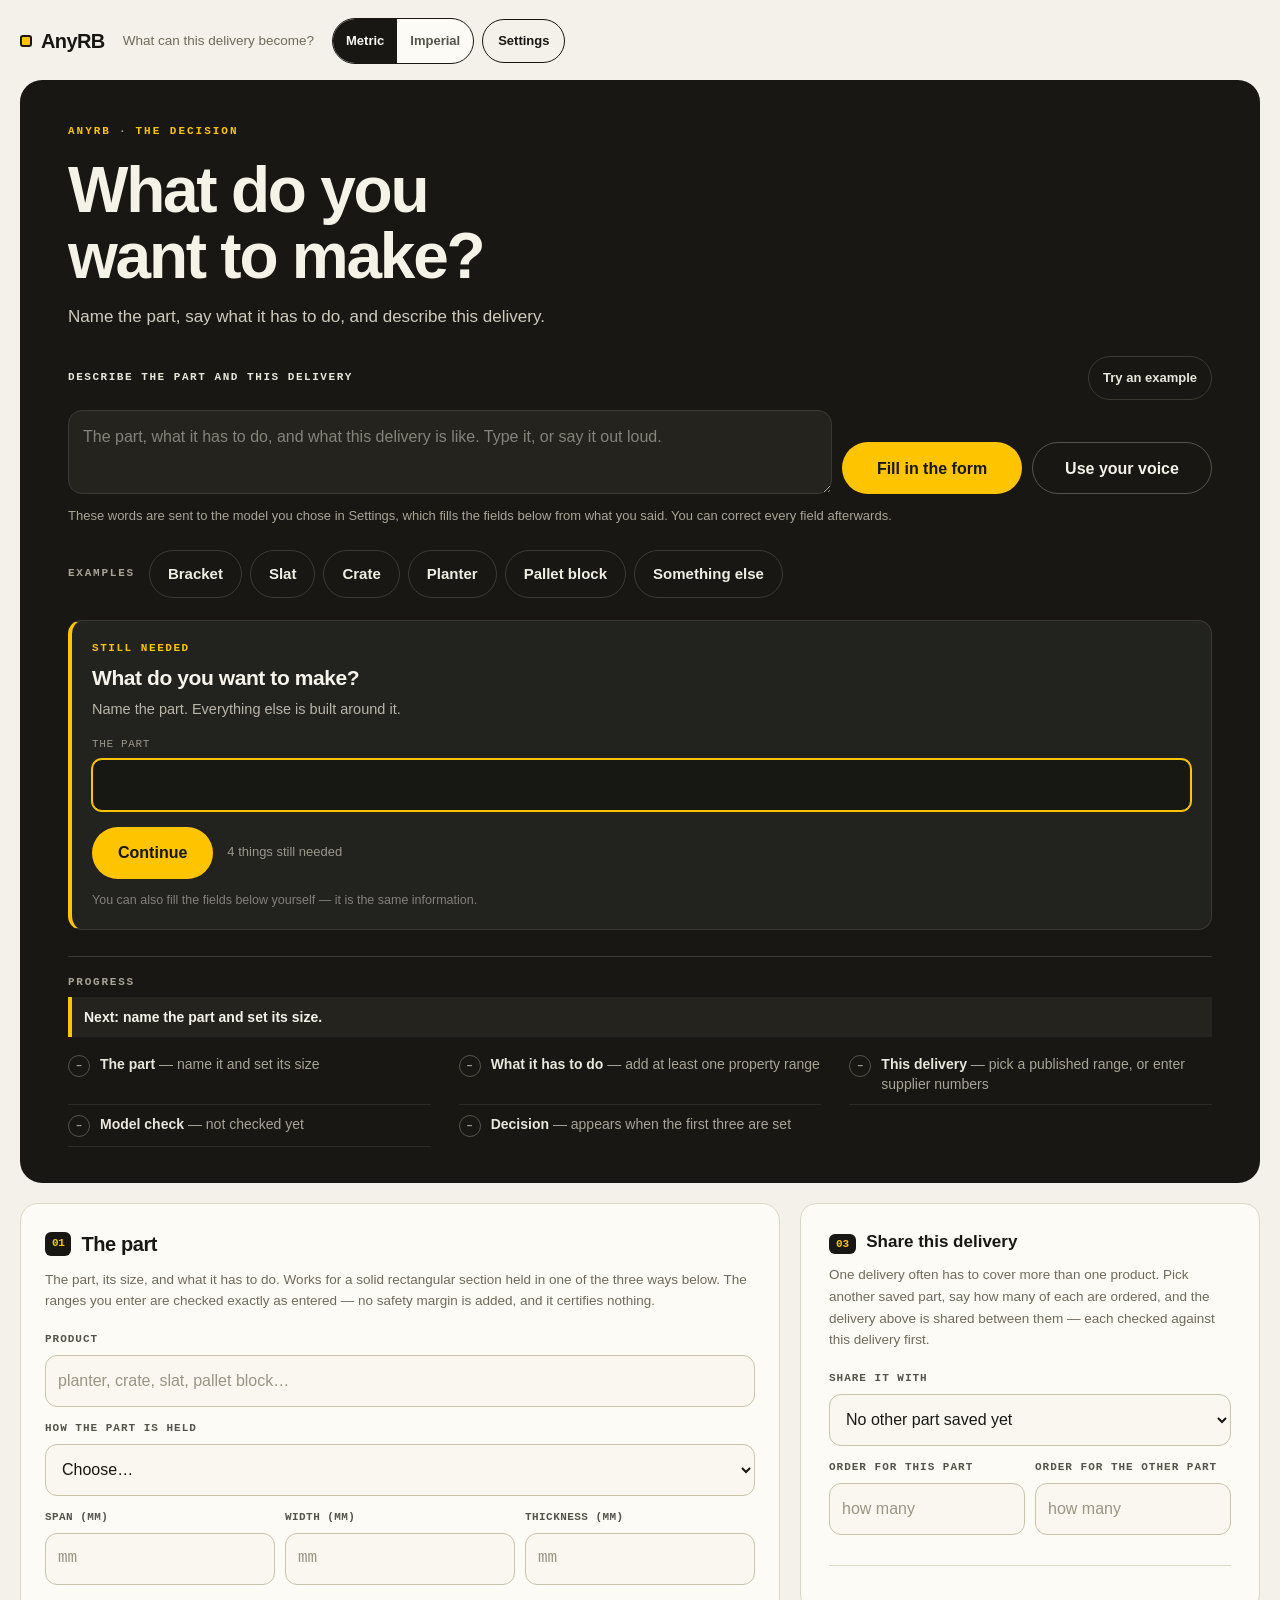
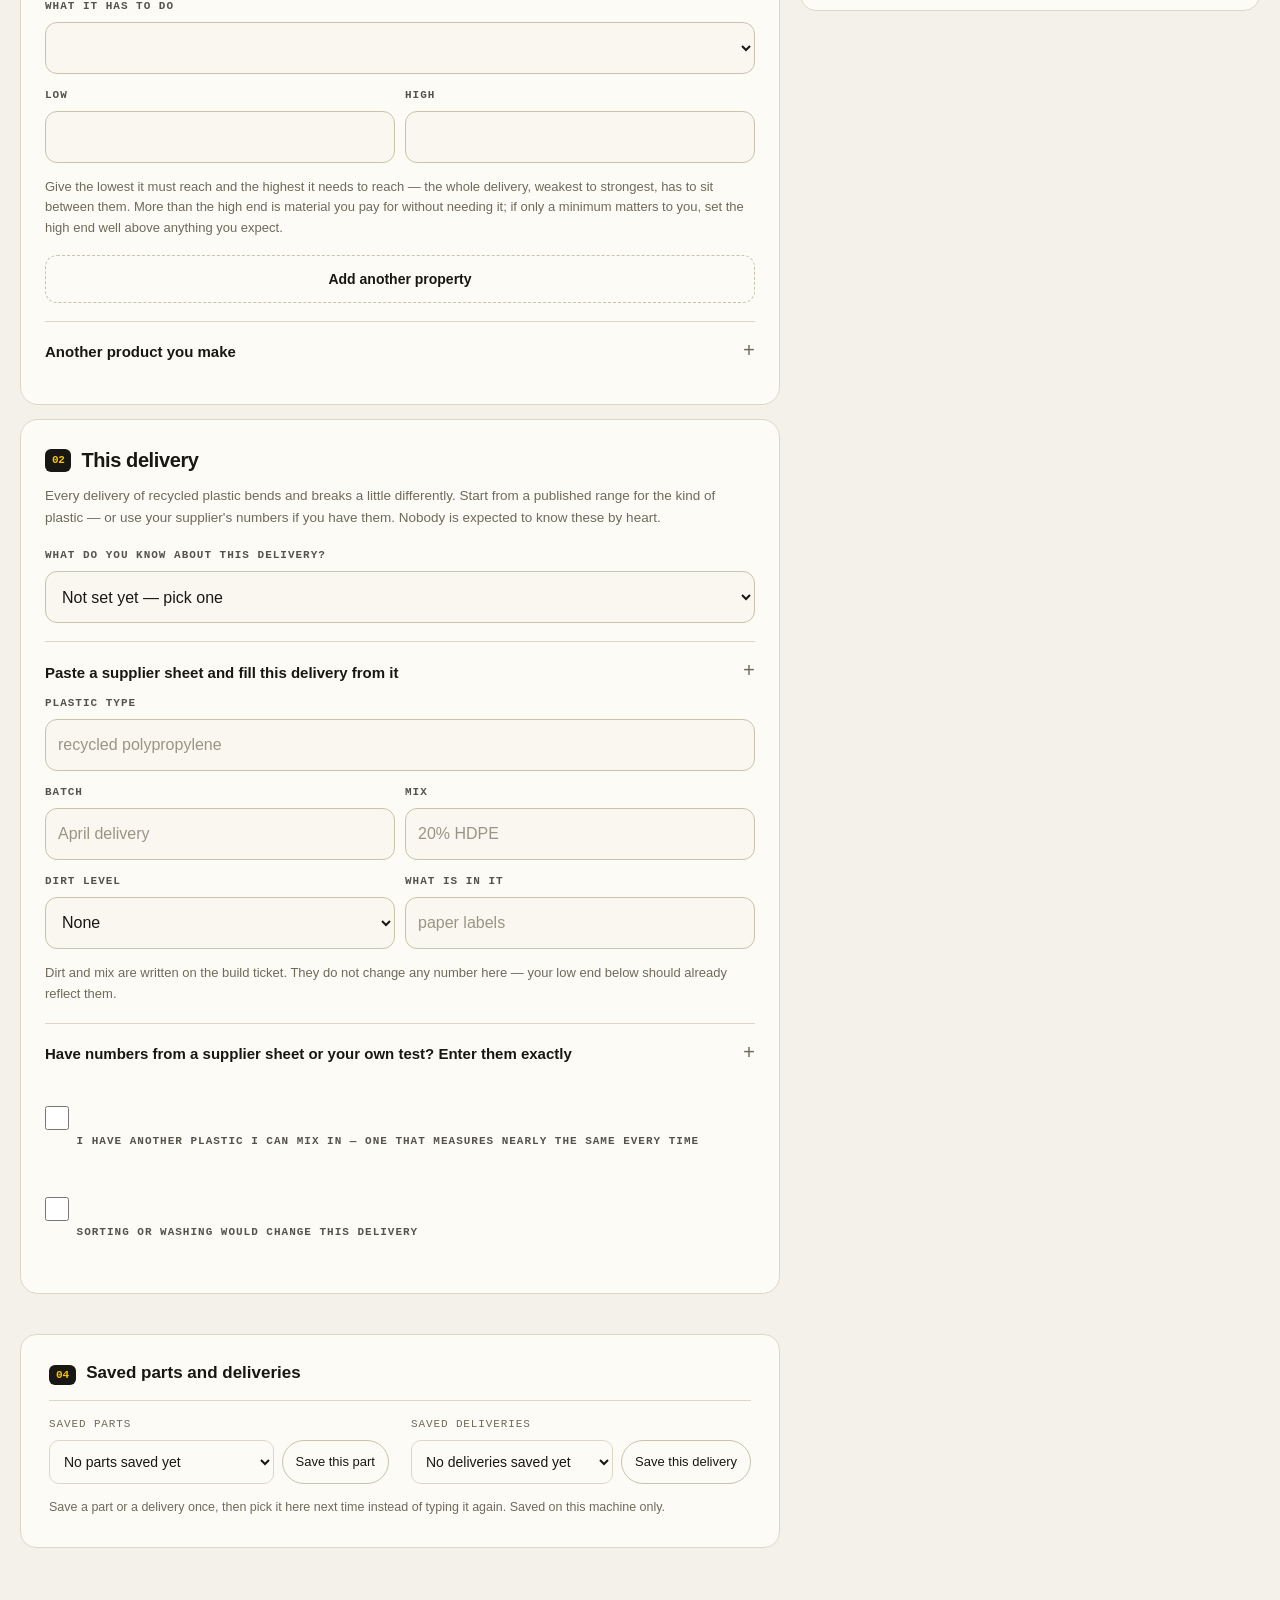
==== commit acda4181: "Phase 4: demo pack matches the product, cold open leads somewhere - All four screenshots re-shot fro" ====
--- a/app/index.html
+++ b/app/index.html
@@ -44,6 +44,16 @@
       <p class="brief-help">These words go to Muse Spark on the server, which fills the fields below from what you said. You can correct every field afterwards.</p>
       <p class="brief-status" id="brief-status"></p>
     </div>
+    <div class="cases" id="cases" aria-label="Start with a part">
+      <span class="cases-label">Examples</span>
+      <button class="case" type="button" data-case="bracket">Bracket</button>
+      <button class="case" type="button" data-case="slat">Slat</button>
+      <button class="case" type="button" data-case="crate">Crate</button>
+      <button class="case" type="button" data-case="planter">Planter</button>
+      <button class="case" type="button" data-case="pallet">Pallet block</button>
+      <button class="case" type="button" data-case="custom">Something else</button>
+    </div>
+    <p class="case-note" id="case-note" hidden></p>
     <div class="need" id="need-panel" hidden>
       <p class="need-kicker">Still needed</p>
       <h3 class="need-question" id="need-question"></h3>
@@ -63,41 +73,14 @@
       </div>
       <ol class="progress-list" id="progress-list"></ol>
     </div>
-    <div class="cases" id="cases" aria-label="Start with a part">
-      <span class="cases-label">Examples</span>
-      <button class="case" type="button" data-case="bracket">Bracket</button>
-      <button class="case" type="button" data-case="slat">Slat</button>
-      <button class="case" type="button" data-case="crate">Crate</button>
-      <button class="case" type="button" data-case="planter">Planter</button>
-      <button class="case" type="button" data-case="pallet">Pallet block</button>
-      <button class="case" type="button" data-case="custom">Something else</button>
-    </div>
-    <p class="case-note" id="case-note" hidden></p>
-    <div class="saved" id="saved-bar">
-      <div class="saved-group">
-        <label for="saved-products">Saved parts</label>
-        <div class="saved-row">
-          <select id="saved-products"></select>
-          <button class="saved-button" id="save-product" type="button">Save this part</button>
-          <button class="saved-button" id="delete-product" type="button" hidden>Delete</button>
-        </div>
-      </div>
-      <div class="saved-group">
-        <label for="saved-deliveries">Saved deliveries</label>
-        <div class="saved-row">
-          <select id="saved-deliveries"></select>
-          <button class="saved-button" id="save-delivery" type="button">Save this delivery</button>
-          <button class="saved-button" id="delete-delivery" type="button" hidden>Delete</button>
-        </div>
-      </div>
-      <p class="saved-note" id="saved-note">Save a part or a delivery once, then pick it here next time instead of typing it again. Saved on this machine only.</p>
-    </div>
+
+
     <button class="pill" id="primary" type="button" hidden>Copy build</button>
     <a class="see-details" id="see-details" href="#verdict" hidden>See the result ↓</a>
   </section>
 
   <div class="work">
-    <aside class="results" aria-label="Results">
+    <aside class="results" id="results-panel" aria-label="Results">
       <p class="results-kicker">Results</p>
       <div class="verdict" id="verdict" hidden>
         <div class="verdict-head">
@@ -145,7 +128,7 @@
           </div>
           <p class="downloads-formats">The build sheet is a text file to print or paste. The spreadsheet opens in Excel or Google Sheets. JSON is the same results as data for another system, in metric with the units named in the file.</p>
         </div>
-        <p class="empty-build" id="empty-build" hidden>No build passes yet. The batch gap is below.</p>
+        <p class="empty-build" id="empty-build" hidden>No build passes yet. What this delivery would need is just below.</p>
         <div class="meta-trace" id="meta-trace" hidden></div>
       </div>
 
@@ -305,6 +288,28 @@
         </div>
       </div>
       <div class="share-result" id="share-result" aria-live="polite"></div>
+    </section>
+    <section class="saved-section" aria-labelledby="saved-title">
+      <h2 id="saved-title"><span class="sec-num">04</span>Saved parts and deliveries</h2>
+    <div class="saved saved-light" id="saved-bar">
+      <div class="saved-group">
+        <label for="saved-products">Saved parts</label>
+        <div class="saved-row">
+          <select id="saved-products"></select>
+          <button class="saved-button" id="save-product" type="button">Save this part</button>
+          <button class="saved-button" id="delete-product" type="button" hidden>Delete</button>
+        </div>
+      </div>
+      <div class="saved-group">
+        <label for="saved-deliveries">Saved deliveries</label>
+        <div class="saved-row">
+          <select id="saved-deliveries"></select>
+          <button class="saved-button" id="save-delivery" type="button">Save this delivery</button>
+          <button class="saved-button" id="delete-delivery" type="button" hidden>Delete</button>
+        </div>
+      </div>
+      <p class="saved-note" id="saved-note">Save a part or a delivery once, then pick it here next time instead of typing it again. Saved on this machine only.</p>
+    </div>
     </section>
     </div>
 
--- a/app/styles.css
+++ b/app/styles.css
@@ -16,6 +16,10 @@
   --muted: #6f6a5b;
   --faint: #9a9584;
   --line: #ddd8c6;
+  --line-2: #ddd8c6;
+  --card: #fcfbf6;
+  --field: #ddd8c6;
+  --white: #fcfbf6;
   --line-strong: #c9c3ac;
   --dark-line: #3b3a32;
   --dark-mute: #a8a496;
@@ -1261,3 +1265,12 @@
 #sheet-fill { margin-top: 10px; }
 .compare-field { margin-top: 18px; max-width: 420px; }
 .compare-view { margin-top: 6px; }
+
+/* Saved library as its own light bench section (moved out of the hero) */
+.saved-section { background: var(--card); border: 1px solid var(--line-2); border-radius: 16px; padding: 26px 28px 30px; min-width: 0; margin-top: 20px; }
+.saved-section h2 { font-size: 17px; margin: 0 0 6px; }
+.saved-light { margin-top: 14px; border-top: 1px solid var(--line-2); padding-top: 16px; }
+.saved-light .saved-group label { color: var(--muted); }
+.saved-light .saved-row select { background: var(--white); border: 1px solid var(--field); color: var(--ink); }
+.saved-light .saved-button { border: 1px solid var(--line-strong); color: var(--ink); }
+.saved-light .saved-note { color: var(--muted); }
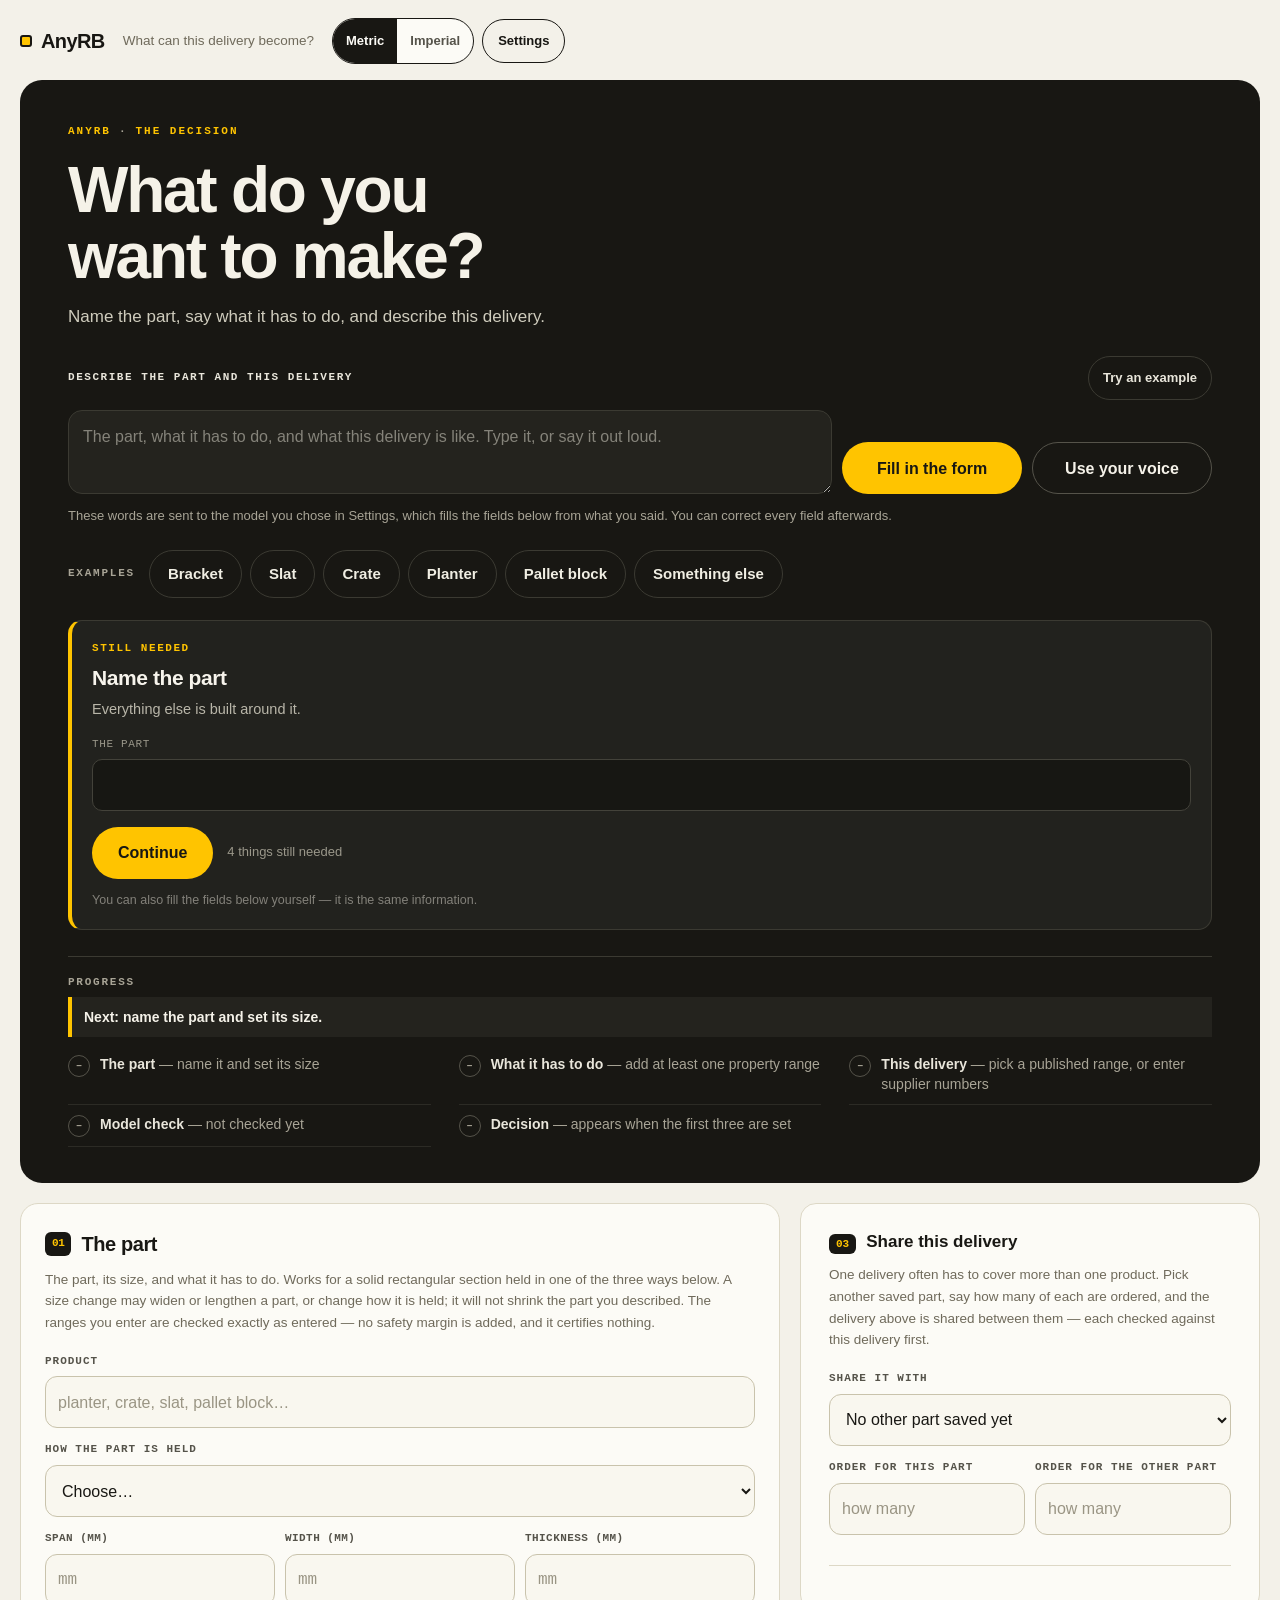
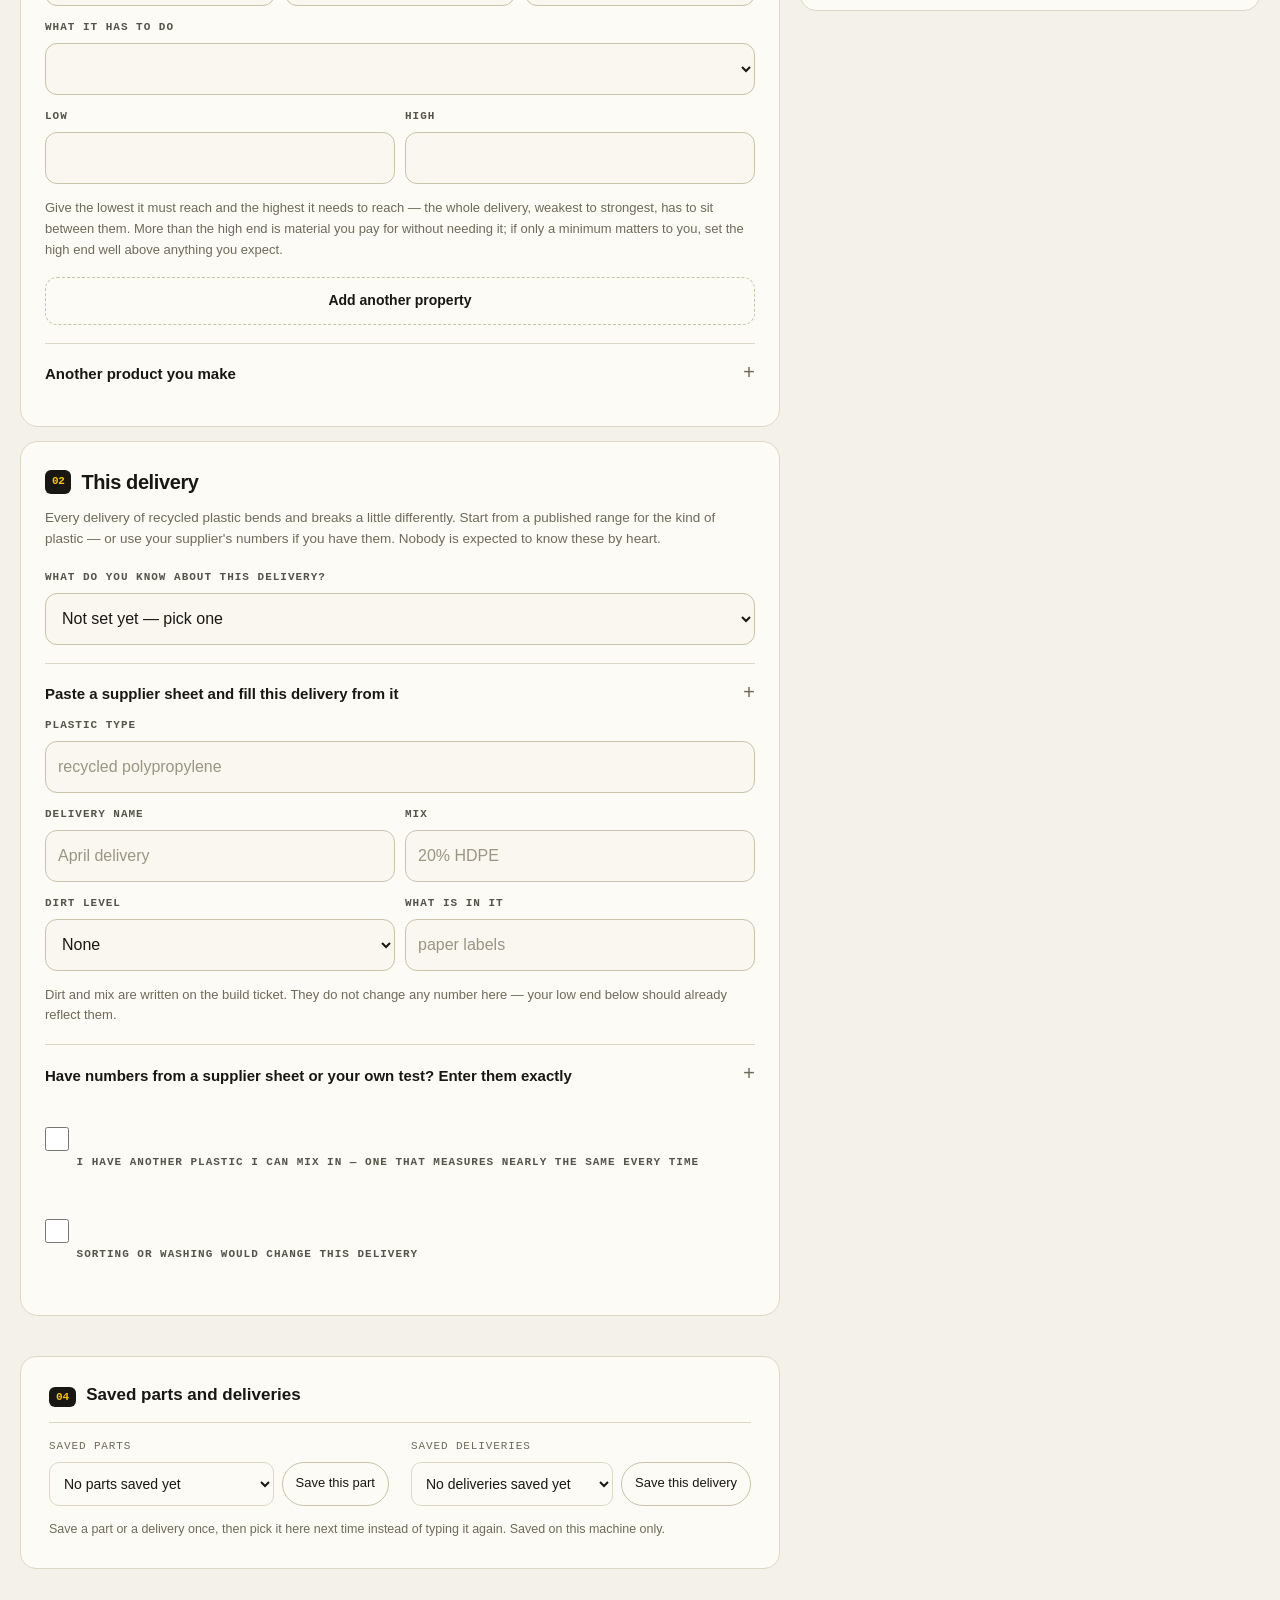
==== commit 14b88040: "Phase 5.1: fixes from the re-judgement — canonical Meta base, waste in money - CRITICAL (Technical j" ====
--- a/app/index.html
+++ b/app/index.html
@@ -107,7 +107,7 @@
             <div class="field run-field"><label for="next-density" id="next-density-label">Next delivery's density, if known (g/cm³)</label><input id="next-density" inputmode="decimal" type="text" placeholder="optional"></div>
             <div class="field run-field"><label for="cost-batch" id="cost-batch-label">This delivery costs, per kg</label><input id="cost-batch" inputmode="decimal" type="text" placeholder="optional"></div>
             <div class="field run-field"><label for="cost-steady" id="cost-steady-label">The mix-in plastic costs, per kg</label><input id="cost-steady" inputmode="decimal" type="text" placeholder="optional"></div>
-            <div class="field run-field"><label for="cost-treat" id="cost-treat-label">Sorting/washing costs, per kg</label><input id="cost-treat" inputmode="decimal" type="text" placeholder="optional"></div>
+            <div class="field run-field"><label for="cost-treat" id="cost-treat-label">Sorting/washing costs, per kg that comes out</label><input id="cost-treat" inputmode="decimal" type="text" placeholder="optional"></div>
             <div class="field run-field"><label for="waste-pct">Waste and rejects, % of each part (optional)</label><input id="waste-pct" inputmode="decimal" type="text" placeholder="e.g. 5"></div>
             <div class="field run-field"><label for="treat-loss">Lost in sorting/washing, % (optional)</label><input id="treat-loss" inputmode="decimal" type="text" placeholder="e.g. 20"></div>
             <div class="field run-field"><label for="cost-currency">Currency</label><select id="cost-currency"><option value="₺">₺ (lira)</option><option value="$">$ (dollar)</option><option value="€">€ (euro)</option><option value="£">£ (pound)</option></select></div>
@@ -149,7 +149,7 @@
         <div class="bench">
     <section class="engineering" aria-labelledby="engineering-title">
       <h2 id="engineering-title"><span class="sec-num">01</span>The part</h2>
-      <p class="section-note">The part, its size, and what it has to do. Works for a solid rectangular section held in one of the three ways below. The ranges you enter are checked exactly as entered — no safety margin is added, and it certifies nothing.</p>
+      <p class="section-note">The part, its size, and what it has to do. Works for a solid rectangular section held in one of the three ways below. A size change may widen or lengthen a part, or change how it is held; it will not shrink the part you described. The ranges you enter are checked exactly as entered — no safety margin is added, and it certifies nothing.</p>
       <div class="fields">
         <div class="field">
           <label for="product">Product</label>
@@ -173,7 +173,7 @@
           <div class="field"><label for="target-max" id="target-max-label">High</label><input id="target-max" inputmode="decimal" type="text"></div>
         </div>
         <div id="stiffness-translator" hidden>
-          <p class="measured-note">You do not need to know the stiffness number. Say what presses on it and how far it may bend down under that weight — the form works out the stiffness range from that. Only the lowest stiffness will matter unless you also give a smallest bend.</p>
+          <p class="measured-note">You do not need to know the stiffness number. Say what presses on it and how far it may bend down under that weight — the form works out the stiffness range from that. Only the lowest stiffness will matter unless you also give a smallest bend — without one, the form sets the high end at ten times the low end.</p>
           <div class="grid3">
             <div class="field"><label for="stiff-load" id="stiff-load-label">Weight pressing on it (kg)</label><input id="stiff-load" inputmode="decimal" type="text"></div>
             <div class="field"><label for="stiff-bend" id="stiff-bend-label">How far may it bend down, at most (mm)</label><input id="stiff-bend" inputmode="decimal" type="text"></div>
@@ -222,7 +222,7 @@
         </details>
         <div class="field"><label for="plastic-type">Plastic type</label><input id="plastic-type" type="text" spellcheck="false" placeholder="recycled polypropylene"></div>
         <div class="grid2">
-          <div class="field"><label for="plastic-batch">Batch</label><input id="plastic-batch" type="text" spellcheck="false" placeholder="April delivery"></div>
+          <div class="field"><label for="plastic-batch">Delivery name</label><input id="plastic-batch" type="text" spellcheck="false" placeholder="April delivery"></div>
           <div class="field"><label for="plastic-mix">Mix</label><input id="plastic-mix" type="text" spellcheck="false" placeholder="20% HDPE"></div>
         </div>
         <div class="grid2">
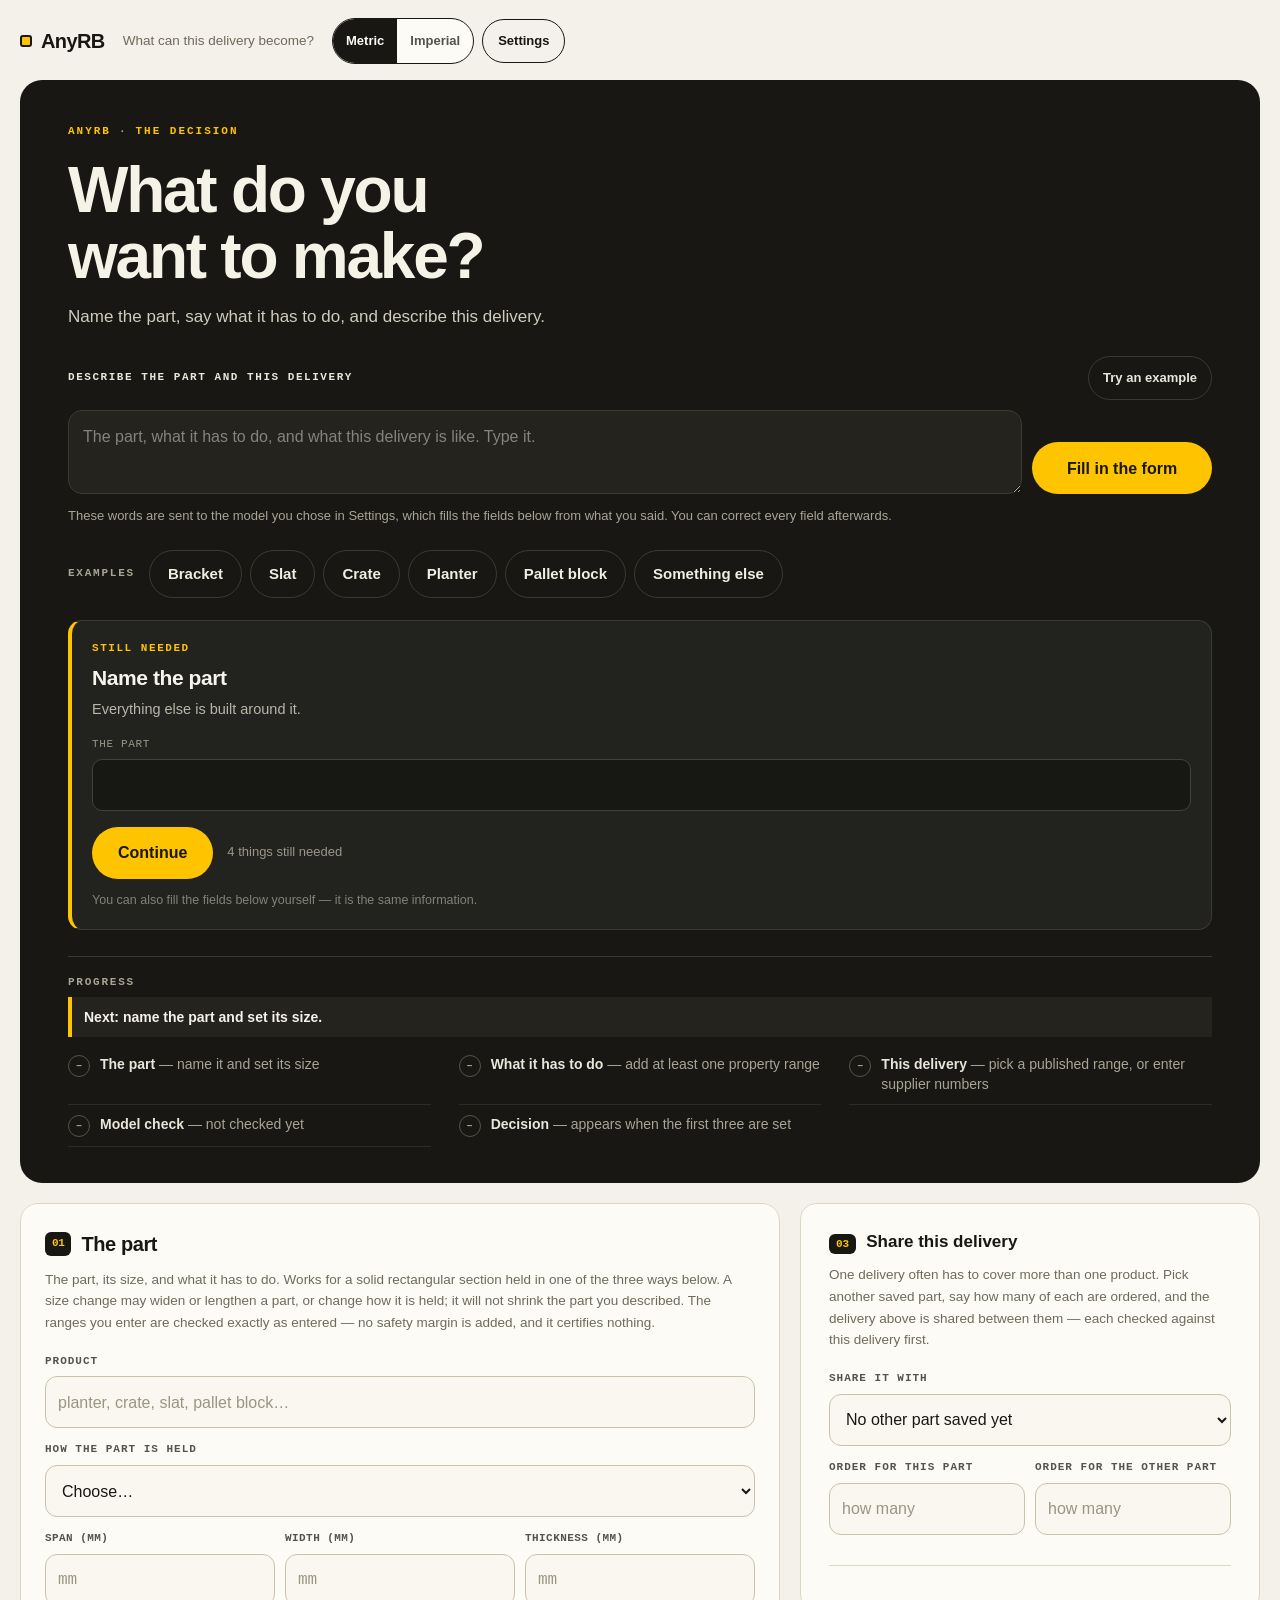
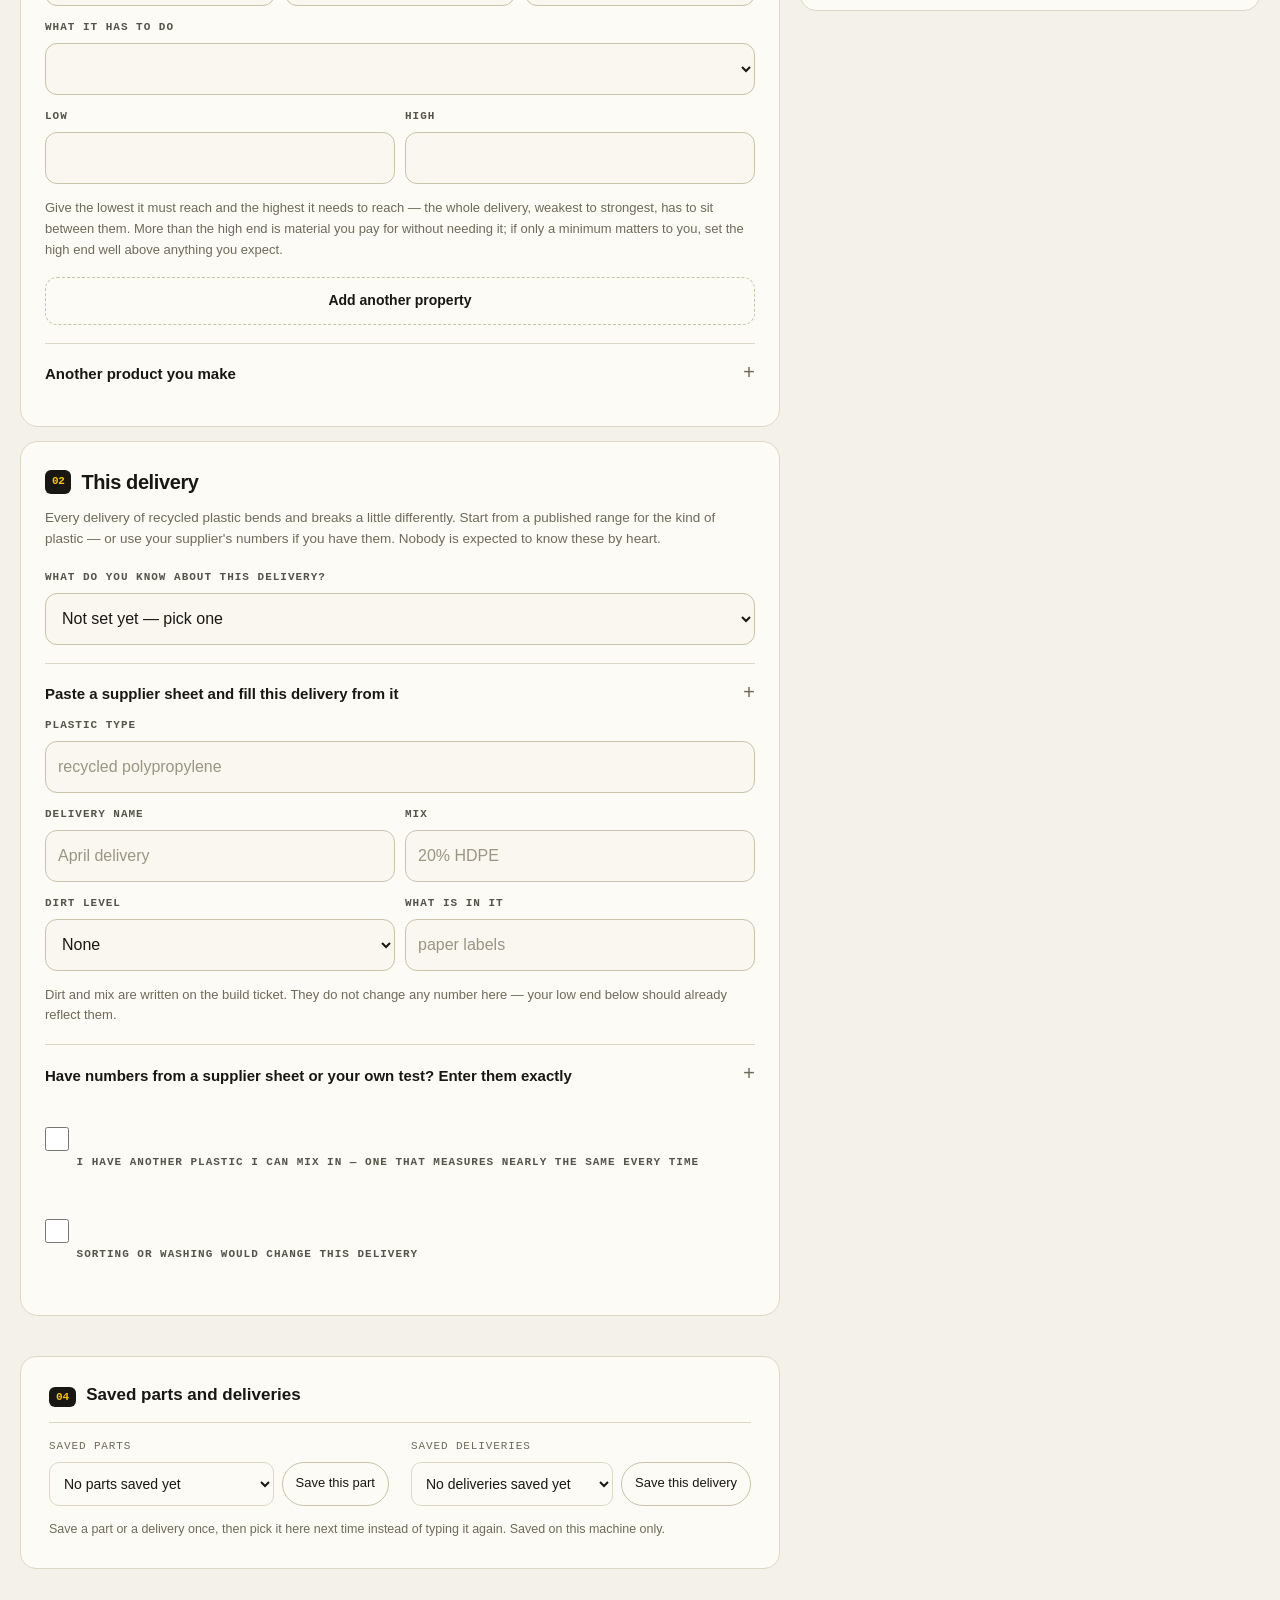
==== commit bbd403ac: "Remove voice, ground brief numbers by unit, honest tally, plausible sort outcomes Voice is gone, ent" ====
--- a/app/index.html
+++ b/app/index.html
@@ -37,12 +37,12 @@
         <button class="brief-sample" id="brief-sample" type="button">Try an example</button>
       </div>
       <div class="brief-row">
-        <textarea id="brief" rows="2" placeholder="The part, what it has to do, and what this delivery is like. Type it, or say it out loud."></textarea>
+        <textarea id="brief" rows="2" placeholder="The part, what it has to do, and what this delivery is like. Type it."></textarea>
         <button class="brief-submit" id="brief-submit" type="button">Fill in the form</button>
-        <button class="brief-voice" id="brief-voice" type="button">Use your voice</button>
       </div>
       <p class="brief-help">These words go to Muse Spark on the server, which fills the fields below from what you said. You can correct every field afterwards.</p>
       <p class="brief-status" id="brief-status"></p>
+      <button class="recall" id="brief-recall" type="button" hidden>Get a fresh answer</button>
     </div>
     <div class="cases" id="cases" aria-label="Start with a part">
       <span class="cases-label">Examples</span>
@@ -98,18 +98,22 @@
         <div class="section-head">
           <h3>Builds that work</h3>
           <p class="model-status" id="model-status">Scoring this delivery…</p>
-        </div>
+          <button class="recall" id="model-recall" type="button" hidden>Get a fresh answer</button>
+        </div>
+        <ol class="build-list" id="build-list"></ol>
         <div class="production" id="production">
           <h3 class="production-title">Production</h3>
           <div class="run-row">
             <div class="field run-field"><label for="run-size">How many parts in this order?</label><input id="run-size" inputmode="numeric" type="text" placeholder="e.g. 500"></div>
-            <div class="field run-field"><label for="material-have" id="material-have-label">How much of this delivery do you have? (kg)</label><input id="material-have" inputmode="decimal" type="text" placeholder="e.g. 3000"></div>
+            <div class="field run-field"><label for="material-have" id="material-have-label">How much of this delivery do you have? (tonnes)</label><input id="material-have" inputmode="decimal" type="text" placeholder="e.g. 3"></div>
             <div class="field run-field"><label for="next-density" id="next-density-label">Next delivery's density, if known (g/cm³)</label><input id="next-density" inputmode="decimal" type="text" placeholder="optional"></div>
-            <div class="field run-field"><label for="cost-batch" id="cost-batch-label">This delivery costs, per kg</label><input id="cost-batch" inputmode="decimal" type="text" placeholder="optional"></div>
-            <div class="field run-field"><label for="cost-steady" id="cost-steady-label">The mix-in plastic costs, per kg</label><input id="cost-steady" inputmode="decimal" type="text" placeholder="optional"></div>
-            <div class="field run-field"><label for="cost-treat" id="cost-treat-label">Sorting/washing costs, per kg that comes out</label><input id="cost-treat" inputmode="decimal" type="text" placeholder="optional"></div>
+            <div class="field run-field"><label for="cost-batch" id="cost-batch-label">This delivery costs, per tonne</label><input id="cost-batch" inputmode="decimal" type="text" placeholder="optional"></div>
+            <div class="field run-field"><label for="cost-steady" id="cost-steady-label">The mix-in plastic costs, per tonne</label><input id="cost-steady" inputmode="decimal" type="text" placeholder="optional"></div>
+            <div class="field run-field"><label for="cost-treat" id="cost-treat-label">Sorting/washing costs, per tonne that comes out</label><input id="cost-treat" inputmode="decimal" type="text" placeholder="optional"></div>
             <div class="field run-field"><label for="waste-pct">Waste and rejects, % of each part (optional)</label><input id="waste-pct" inputmode="decimal" type="text" placeholder="e.g. 5"></div>
             <div class="field run-field"><label for="treat-loss">Lost in sorting/washing, % (optional)</label><input id="treat-loss" inputmode="decimal" type="text" placeholder="e.g. 20"></div>
+            <div class="field run-field"><label for="sheet-span">Cutting sheet length (mm)</label><input id="sheet-span" inputmode="decimal" type="text" placeholder="e.g. 2000"></div>
+            <div class="field run-field"><label for="sheet-width">Cutting sheet width (mm)</label><input id="sheet-width" inputmode="decimal" type="text" placeholder="e.g. 1000"></div>
             <div class="field run-field"><label for="cost-currency">Currency</label><select id="cost-currency"><option value="₺">₺ (lira)</option><option value="$">$ (dollar)</option><option value="€">€ (euro)</option><option value="£">£ (pound)</option></select></div>
           </div>
           <div class="cost-view" id="cost-view"></div>
@@ -118,7 +122,13 @@
           <div class="run-note" id="run-note"></div>
           <div class="use-note" id="use-note"></div>
         </div>
-        <ol class="build-list" id="build-list"></ol>
+        <p class="empty-build" id="empty-build" hidden>No build passes yet. What this delivery would need is just below.</p>
+        <div class="meta-trace" id="meta-trace" hidden></div>
+      </div>
+
+      <h3 class="results-subhead" id="gap-title" hidden>What this delivery would need</h3>
+      <div class="gap" id="gap" aria-live="polite" hidden></div>
+
         <div class="downloads" id="downloads" hidden>
           <p class="downloads-note"><strong>Results live on this page</strong> — the decision at the top, the builds and range view here. Take them with you:</p>
           <div class="downloads-row">
@@ -128,12 +138,6 @@
           </div>
           <p class="downloads-formats">The build sheet is a text file to print or paste. The spreadsheet opens in Excel or Google Sheets. JSON is the same results as data for another system, in metric with the units named in the file.</p>
         </div>
-        <p class="empty-build" id="empty-build" hidden>No build passes yet. What this delivery would need is just below.</p>
-        <div class="meta-trace" id="meta-trace" hidden></div>
-      </div>
-
-      <h3 class="results-subhead" id="gap-title" hidden>What this delivery would need</h3>
-      <div class="gap" id="gap" aria-live="polite" hidden></div>
 
       <div class="ask" id="ask-panel" aria-labelledby="ask-title" hidden>
         <h3 id="ask-title">Ask about this delivery</h3>
@@ -142,6 +146,7 @@
           <button class="ask-button" id="ask-button" type="button">Ask</button>
         </div>
         <p class="ask-status" id="ask-status"></p>
+        <button class="recall" id="ask-recall" type="button" hidden>Get a fresh answer</button>
         <div class="ask-answer" id="ask-answer" aria-live="polite"></div>
       </div>
     </aside>
@@ -219,6 +224,7 @@
           <div class="field"><label for="sheet-text">Supplier sheet text</label><textarea id="sheet-text" rows="4" placeholder="Paste the supplier's text here"></textarea></div>
           <button class="dl-button" id="sheet-fill" type="button">Fill this delivery from the text</button>
           <p class="brief-status" id="sheet-status"></p>
+          <button class="recall" id="sheet-recall" type="button" hidden>Get a fresh answer</button>
         </details>
         <div class="field"><label for="plastic-type">Plastic type</label><input id="plastic-type" type="text" spellcheck="false" placeholder="recycled polypropylene"></div>
         <div class="grid2">
@@ -252,7 +258,10 @@
           <label class="check" for="treated-available"><input id="treated-available" type="checkbox"> Sorting or washing would change this delivery</label>
         </div>
         <div id="treated-fields" class="steady-fields" hidden>
-          <p class="measured-note">Enter what the delivery measures <em>after</em> sorting or washing — from whoever does it, or your own test. The app does not guess this effect.</p>
+          <div class="field"><label for="treated-source">After sorting or washing, this delivery is closest to…</label><select id="treated-source"></select></div>
+          <p class="measured-note" id="treated-published-note" hidden></p>
+          <div id="treated-numbers">
+          <p class="measured-note">Or enter what the delivery measures <em>after</em> sorting or washing — from whoever does it, or your own test. The app does not guess this effect.</p>
           <div class="grid2">
             <div class="field"><label for="treated-e-min">Stiffness low after (MPa)</label><input id="treated-e-min" inputmode="decimal" type="text"></div>
             <div class="field"><label for="treated-e-max">Stiffness high after (MPa)</label><input id="treated-e-max" inputmode="decimal" type="text"></div>
@@ -261,12 +270,17 @@
             <div class="field"><label for="treated-s-min">Strength low after (MPa)</label><input id="treated-s-min" inputmode="decimal" type="text"></div>
             <div class="field"><label for="treated-s-max">Strength high after (MPa)</label><input id="treated-s-max" inputmode="decimal" type="text"></div>
           </div>
+          </div>
         </div>
         <div id="steady-fields" class="steady-fields" hidden>
+          <div class="field"><label for="steady-source">The other plastic comes from…</label><select id="steady-source"></select></div>
+          <p class="measured-note" id="steady-published-note" hidden></p>
+          <div id="steady-numbers">
           <div class="field"><label for="steady-type">The other plastic</label><input id="steady-type" type="text" spellcheck="false" placeholder="e.g. a cleaner batch you can buy"></div>
           <div class="grid2">
             <div class="field"><label for="steady-e">Its stiffness (MPa)</label><input id="steady-e" inputmode="decimal" type="text"></div>
             <div class="field"><label for="steady-s">Its strength (MPa)</label><input id="steady-s" inputmode="decimal" type="text"></div>
+          </div>
           </div>
         </div>
       </div>
--- a/app/styles.css
+++ b/app/styles.css
@@ -305,8 +305,7 @@
 .brief-row textarea::placeholder { color: #85837a; }
 .brief-row textarea:focus { border-color: var(--accent); outline: none; }
 
-.brief-submit,
-.brief-voice {
+.brief-submit {
   width: 100%;
   min-height: 52px;
   border-radius: 999px;
@@ -315,14 +314,6 @@
 }
 .brief-submit { border: 0; background: var(--accent); color: var(--ink); }
 .brief-submit:disabled { opacity: 0.4; }
-.brief-voice {
-  border: 1.5px solid #55534a;
-  background: transparent;
-  color: #f5f2e9;
-  font-weight: 600;
-}
-.brief-voice.is-recording { border-color: #ff7a33; color: #ff7a33; }
-.brief-voice:disabled { opacity: 0.45; }
 
 .brief-help {
   margin: 12px 0 0;
@@ -698,6 +689,27 @@
   color: var(--muted);
   font-size: 12.5px;
   line-height: 1.5;
+}
+
+/* "Call again for a live answer": a saved answer is a convenience, never a trap. */
+.recall {
+  background: none;
+  border: 0;
+  padding: 0;
+  margin: 4px 0 0;
+  color: var(--ink-mute);
+  font-size: 12.5px;
+  text-decoration: underline;
+  text-underline-offset: 3px;
+  cursor: pointer;
+}
+.recall:hover { color: var(--ink); }
+
+/* Fields the model filled from the user's words stay editable; the mark
+ * says where they came from and clears on the first edit. */
+.ai-filled {
+  border-color: var(--accent) !important;
+  box-shadow: inset 3px 0 0 var(--accent);
 }
 
 .build-list { list-style: none; margin: 10px 0 0; padding: 0; }
@@ -1037,7 +1049,7 @@
 
   .brief-row { flex-direction: row; flex-wrap: wrap; align-items: stretch; }
   .brief-row textarea { flex: 1 1 100%; }
-  .brief-submit, .brief-voice { flex: 1 1 0; width: auto; }
+  .brief-submit { flex: 1 1 0; width: auto; }
 
   .progress-list {
     display: grid;
@@ -1148,7 +1160,7 @@
   .decision-panel h1 { font-size: clamp(48px, 5vw, 64px); }
   .brief-row { flex-wrap: nowrap; align-items: flex-end; }
   .brief-row textarea { flex: 1 1 auto; min-height: 84px; }
-  .brief-submit, .brief-voice { flex: none; width: 180px; }
+  .brief-submit { flex: none; width: 180px; }
   .progress-list { grid-template-columns: repeat(3, 1fr); }
   .cases-label { width: auto; margin-right: 6px; }
 
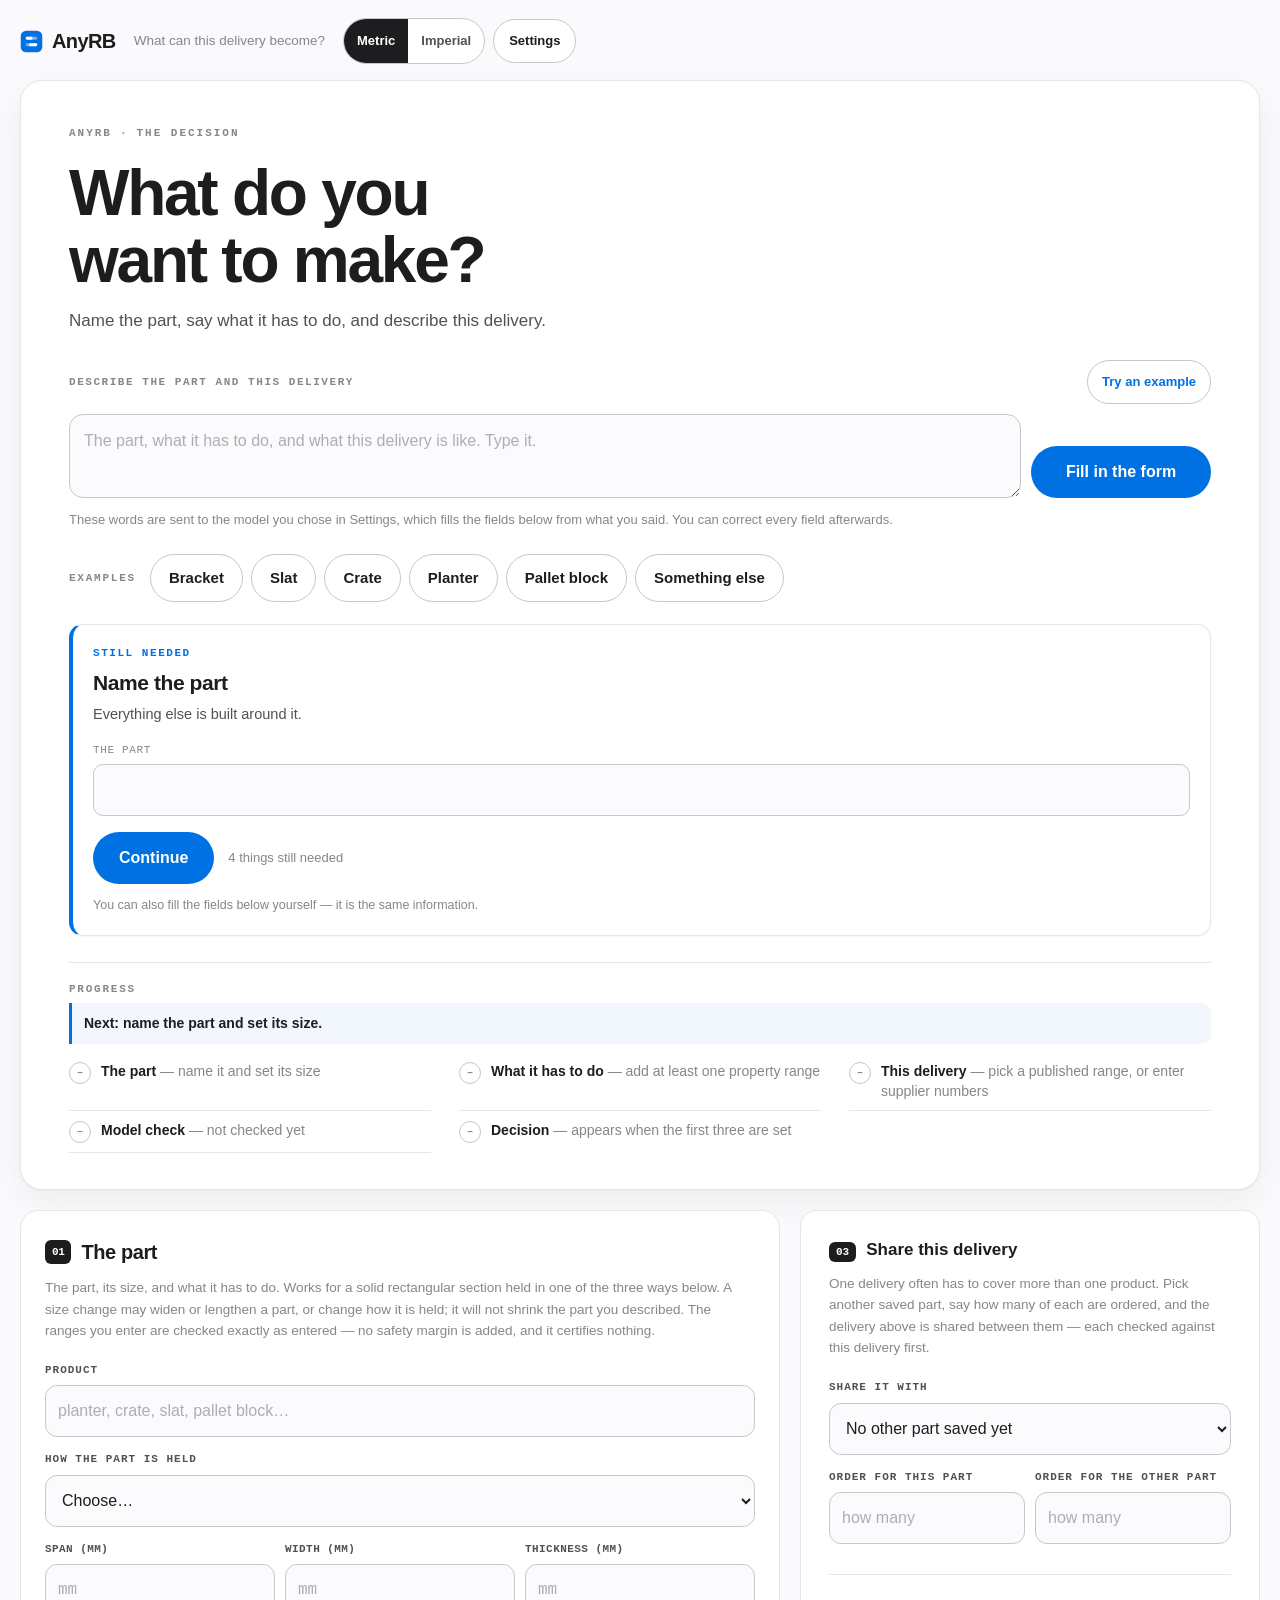
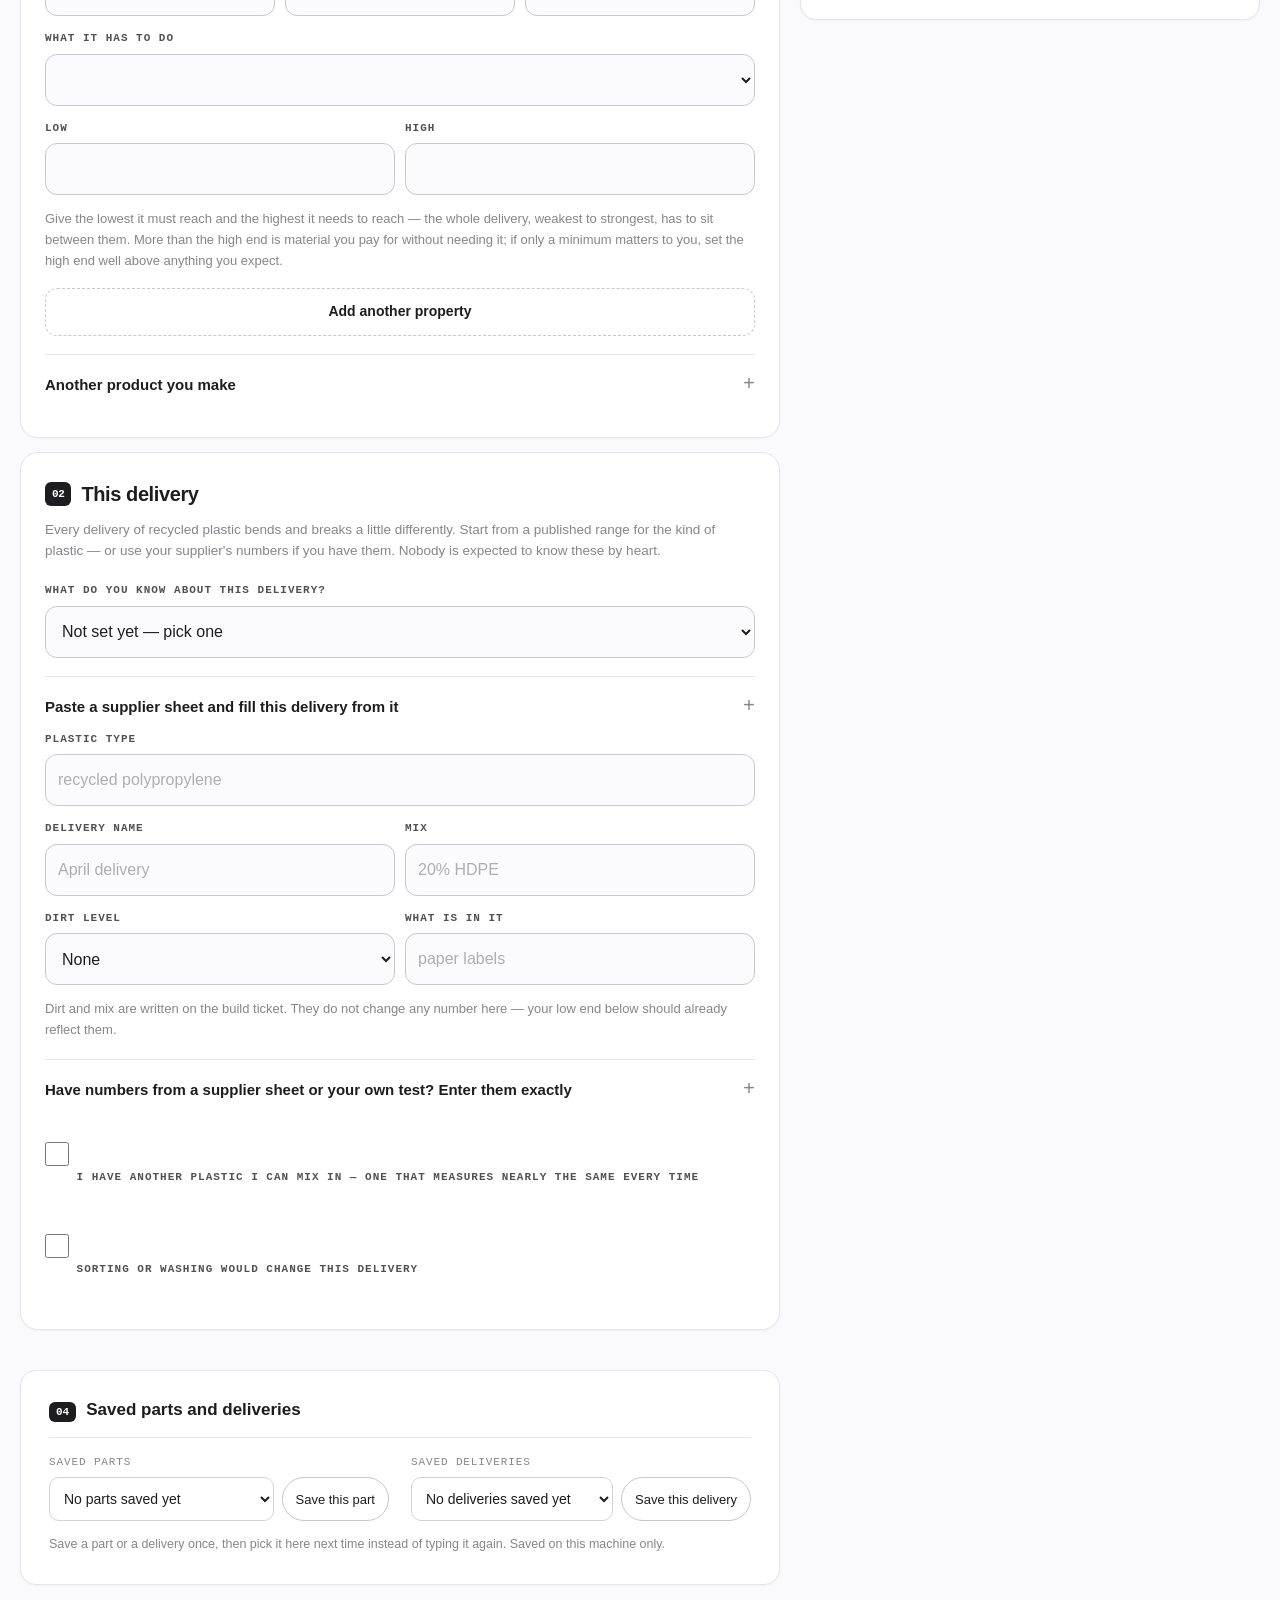
==== commit 202582e2: "Brand AnyRB: verdict-bar logo mark, favicon, header lockup New logo: a blue rounded square holding t" ====
--- a/app/index.html
+++ b/app/index.html
@@ -4,13 +4,13 @@
 <meta charset="utf-8">
 <meta name="viewport" content="width=device-width, initial-scale=1">
 <title>AnyRB — turn this delivery into a build</title>
-<link rel="icon" href="data:image/svg+xml,%3Csvg xmlns='http://www.w3.org/2000/svg' viewBox='0 0 20 20'%3E%3Crect width='20' height='20' rx='5' fill='%23fbfbfa'/%3E%3Cpath d='M4 15.5 10 4l6 11.5M6.8 11h6.4' fill='none' stroke='%23111111' stroke-width='1.6'/%3E%3C/svg%3E">
+<link rel="icon" href="data:image/svg+xml,%3Csvg xmlns='http://www.w3.org/2000/svg' viewBox='0 0 64 64'%3E%3Crect x='2' y='2' width='60' height='60' rx='15' fill='%230071e3'/%3E%3Crect x='16' y='19' width='32' height='8' rx='4' fill='%23ffffff' opacity='0.45'/%3E%3Crect x='16' y='19' width='19' height='8' rx='4' fill='%23ffffff'/%3E%3Crect x='16' y='37' width='32' height='8' rx='4' fill='%23ffffff' opacity='0.45'/%3E%3Crect x='25' y='37' width='23' height='8' rx='4' fill='%23ffffff'/%3E%3C/svg%3E">
 <meta name="description" content="Turn a changing recycled-plastic delivery into a build that stays inside the strength, stiffness or weight range you need.">
 <link rel="stylesheet" href="styles.css">
 </head>
 <body>
 <header class="top">
-  <a class="brand" href="#main" aria-label="AnyRB">AnyRB</a>
+  <a class="brand" href="#main" aria-label="AnyRB"><svg viewBox="0 0 64 64" aria-hidden="true"><rect x="2" y="2" width="60" height="60" rx="15" fill="#0071e3"/><rect x="16" y="19" width="32" height="8" rx="4" fill="#ffffff" opacity="0.45"/><rect x="16" y="19" width="19" height="8" rx="4" fill="#ffffff"/><rect x="16" y="37" width="32" height="8" rx="4" fill="#ffffff" opacity="0.45"/><rect x="25" y="37" width="23" height="8" rx="4" fill="#ffffff"/></svg>AnyRB</a>
   <span class="top-note">What can this delivery become?</span>
   <div class="top-actions">
     <div class="unit-toggle" role="group" aria-label="Units">
@@ -371,7 +371,7 @@
       <label for="set-key">Your API key for that provider (optional for Meta)</label>
       <input id="set-key" type="password" autocomplete="off" spellcheck="false" placeholder="Paste your own key">
     </div>
-    <p class="settings-note" id="key-note">Meta is the built-in choice: if the server already has a Meta key, you do not need your own. With any other provider, your key is needed — the server's key only works for Meta. Any key you enter is kept in this browser tab only, sent only to the server on this machine when the model is called, and never written into the page, the files, or this repository. It is gone when the tab closes. Voice is only available with Meta; with another provider, type instead.</p>
+    <p class="settings-note" id="key-note">Meta is the built-in choice: if the server already has a Meta key, you do not need your own. With any other provider, your key is needed — the server's key only works for Meta. Any key you enter is kept in this browser tab only, sent only to the server on this machine when the model is called, and never written into the page, the files, or this repository. It is gone when the tab closes.</p>
     <div class="settings-row">
       <button class="dl-button" id="set-clear-key" type="button">Remove my key</button>
       <button class="settings-save" id="set-save" type="submit">Save</button>
--- a/app/styles.css
+++ b/app/styles.css
@@ -1,37 +1,37 @@
 /* ==========================================================================
-   AnyRB — workshop instrument
-   Mobile-first. Warm paper, warm ink, one signal-yellow accent.
-   Pass = deep green, fail = burnt orange. Everything else is ink on paper.
-   Flat colour, 1px rules and typography do the work: no gradients,
-   no glass, no blur, no shadow soup.
+   AnyRB — Air (Apple-light)
+   Airy single column, system type, hairlines do the hierarchy.
+   One solid blue accent, reserved for the next action. Pass = engineered
+   green, fail = muted orange. Soft restrained depth, no gradients,
+   no glassmorphism, no shadow soup.
    ========================================================================== */
 
 :root {
-  --paper: #f3f1e9;
-  --surface: #fcfbf6;
-  --surface-2: #ece9dc;
-  --ink: #181713;
-  --ink-soft: #24231e;
-  --ink-mute: #55534a;
-  --muted: #6f6a5b;
-  --faint: #9a9584;
-  --line: #ddd8c6;
-  --line-2: #ddd8c6;
-  --card: #fcfbf6;
-  --field: #ddd8c6;
-  --white: #fcfbf6;
-  --line-strong: #c9c3ac;
-  --dark-line: #3b3a32;
-  --dark-mute: #a8a496;
-  --accent: #ffc400;
-  --pass: #146c43;
-  --pass-dark: #0d4d2e;
-  --pass-bg: #e2efe4;
-  --fail: #bc430d;
-  --fail-dark: #8f3208;
-  --fail-bg: #f8e4d6;
-  --target-band: #d9cf9f;
-  --sans: -apple-system, BlinkMacSystemFont, "Segoe UI", "Helvetica Neue",
+  --paper: #fafafc;
+  --surface: #ffffff;
+  --surface-2: #f2f2f5;
+  --ink: #1d1d1f;
+  --ink-soft: #2c2c2e;
+  --ink-mute: #515154;
+  --muted: #86868b;
+  --faint: #aeaeb2;
+  --line: #e5e5ea;
+  --line-2: #e5e5ea;
+  --card: #ffffff;
+  --field: #d2d2d7;
+  --white: #ffffff;
+  --line-strong: #c7c7cc;
+  --dark-line: #e5e5ea;
+  --dark-mute: #86868b;
+  --accent: #0071e3;
+  --pass: #1d8127;
+  --pass-dark: #145c1f;
+  --pass-bg: #eef7ee;
+  --fail: #a33d00;
+  --fail-dark: #7a2e00;
+  --fail-bg: #fdf1e7;
+  --target-band: #e8e8ed;
+  --sans: -apple-system, BlinkMacSystemFont, "SF Pro Text", "Helvetica Neue",
     Helvetica, Arial, sans-serif;
   --mono: ui-monospace, "SF Mono", SFMono-Regular, Menlo, Consolas,
     "Liberation Mono", monospace;
@@ -51,8 +51,8 @@
   background: var(--paper);
   color: var(--ink);
   font-family: var(--sans);
-  font-size: 16px;
-  line-height: 1.45;
+  font-size: 17px;
+  line-height: 1.5;
   -webkit-font-smoothing: antialiased;
   -webkit-text-size-adjust: 100%;
   text-rendering: optimizeLegibility;
@@ -60,7 +60,7 @@
 
 button, input, select, textarea { font: inherit; }
 button { -webkit-tap-highlight-color: transparent; cursor: pointer; }
-::selection { background: var(--accent); color: var(--ink); }
+::selection { background: rgba(0, 113, 227, 0.18); }
 
 :focus-visible {
   outline: 3px solid var(--accent);
@@ -104,6 +104,7 @@
 .brand {
   display: inline-flex;
   align-items: center;
+  gap: 9px;
   min-height: 44px;
   color: var(--ink);
   font-size: 20px;
@@ -111,14 +112,10 @@
   letter-spacing: -0.03em;
   text-decoration: none;
 }
-.brand::before {
-  content: "";
+.brand svg {
   flex: none;
-  width: 12px; height: 12px;
-  margin-right: 9px;
-  background: var(--accent);
-  border: 2px solid var(--ink);
-  border-radius: 3px;
+  width: 23px; height: 23px;
+  border-radius: 6px;
 }
 
 .top-note { display: none; }
@@ -133,7 +130,7 @@
 .unit-toggle {
   display: flex;
   overflow: hidden;
-  border: 1.5px solid var(--ink);
+  border: 1px solid var(--line-strong);
   border-radius: 999px;
   background: var(--surface);
 }
@@ -146,14 +143,14 @@
   font-size: 13px;
   font-weight: 600;
 }
-.unit-toggle button.is-active { background: var(--ink); color: var(--surface); }
+.unit-toggle button.is-active { background: var(--ink); color: #fff; }
 
 .settings-open {
   min-height: 44px;
   padding: 0 15px;
-  border: 1.5px solid var(--ink);
+  border: 1px solid var(--line-strong);
   border-radius: 999px;
-  background: transparent;
+  background: var(--surface);
   color: var(--ink);
   font-size: 13px;
   font-weight: 600;
@@ -169,18 +166,20 @@
   align-items: center;
   gap: 10px;
   padding: 8px 12px;
-  background: var(--ink);
-  border-bottom: 3px solid var(--accent);
-  color: var(--surface);
+  background: rgba(250, 250, 252, 0.88);
+  -webkit-backdrop-filter: blur(12px);
+  backdrop-filter: blur(12px);
+  border-bottom: 1px solid var(--line);
+  color: var(--ink);
 }
 .decision-dot {
   flex: none;
   width: 11px; height: 11px;
   border-radius: 50%;
-  background: var(--surface);
-}
-.decision-dot.pass { background: #35c26e; }
-.decision-dot.fail { background: #ff7a33; }
+  background: var(--line-strong);
+}
+.decision-dot.pass { background: #30a24c; }
+.decision-dot.fail { background: #c75000; }
 .decision-bar-text {
   flex: 1 1 auto;
   min-width: 0;
@@ -198,11 +197,11 @@
   border: 0;
   border-radius: 999px;
   background: var(--accent);
-  color: var(--ink);
+  color: #fff;
   font-size: 14px;
   font-weight: 800;
 }
-.decision-bar-action:active { background: var(--surface); }
+.decision-bar-action:active { opacity: 0.85; }
 
 /* ----------------------------------------------------------------- page */
 .page {
@@ -213,10 +212,12 @@
 
 /* ------------------------------------------------------- decision panel */
 .decision-panel {
-  padding: 24px 18px 20px;
-  background: var(--ink);
-  border-radius: 20px;
-  color: #f5f2e8;
+  padding: 28px 20px 24px;
+  background: var(--surface);
+  border: 1px solid var(--line);
+  border-radius: 22px;
+  box-shadow: 0 1px 2px rgba(0, 0, 0, 0.04), 0 12px 32px rgba(0, 0, 0, 0.05);
+  color: var(--ink);
 }
 
 .panel-kicker {
@@ -229,9 +230,9 @@
   font-weight: 700;
   letter-spacing: 0.18em;
   text-transform: uppercase;
-  color: var(--accent);
-}
-.panel-kicker span { color: var(--dark-mute); }
+  color: var(--muted);
+}
+.panel-kicker span { color: var(--muted); }
 
 .decision-panel h1 {
   margin: 0;
@@ -239,7 +240,7 @@
   font-size: 34px;
   font-weight: 800;
   letter-spacing: -0.035em;
-  line-height: 1.03;
+  line-height: 1.05;
   text-wrap: balance;
   overflow-wrap: break-word;
 }
@@ -247,7 +248,7 @@
 .support {
   margin: 14px 0 0;
   max-width: 62ch;
-  color: #cfccbd;
+  color: var(--ink-mute);
   font-size: 16px;
   line-height: 1.55;
   overflow-wrap: break-word;
@@ -270,19 +271,19 @@
   font-weight: 700;
   letter-spacing: 0.14em;
   text-transform: uppercase;
-  color: #e9e6db;
+  color: var(--muted);
 }
 .brief-sample {
   min-height: 44px;
   padding: 0 14px;
-  border: 1px solid var(--dark-line);
+  border: 1px solid var(--line-strong);
   border-radius: 999px;
-  background: transparent;
-  color: #e9e6db;
+  background: var(--surface);
+  color: var(--accent);
   font-size: 13px;
   font-weight: 600;
 }
-.brief-sample:active { border-color: var(--accent); color: var(--accent); }
+.brief-sample:active { border-color: var(--accent); }
 
 .brief-row {
   display: flex;
@@ -295,14 +296,14 @@
   min-height: 104px;
   padding: 14px;
   resize: vertical;
-  border: 1.5px solid var(--dark-line);
+  border: 1px solid var(--line-strong);
   border-radius: 14px;
-  background: var(--ink-soft);
-  color: #f5f2e9;
+  background: #fbfbfd;
+  color: var(--ink);
   font-size: 16px;
   line-height: 1.5;
 }
-.brief-row textarea::placeholder { color: #85837a; }
+.brief-row textarea::placeholder { color: var(--faint); }
 .brief-row textarea:focus { border-color: var(--accent); outline: none; }
 
 .brief-submit {
@@ -312,19 +313,19 @@
   font-size: 16px;
   font-weight: 800;
 }
-.brief-submit { border: 0; background: var(--accent); color: var(--ink); }
+.brief-submit { border: 0; background: var(--accent); color: #fff; }
 .brief-submit:disabled { opacity: 0.4; }
 
 .brief-help {
   margin: 12px 0 0;
-  color: var(--dark-mute);
+  color: var(--muted);
   font-size: 13px;
   line-height: 1.55;
 }
 .brief-status {
   min-height: 1.3em;
   margin: 8px 0 0;
-  color: #c9c6ba;
+  color: var(--ink-mute);
   font-size: 13px;
   line-height: 1.5;
 }
@@ -335,7 +336,7 @@
 .progress {
   margin-top: 26px;
   padding-top: 18px;
-  border-top: 1px solid var(--dark-line);
+  border-top: 1px solid var(--line);
 }
 .progress-head { margin-bottom: 6px; }
 .progress-title {
@@ -345,17 +346,18 @@
   font-weight: 700;
   letter-spacing: 0.16em;
   text-transform: uppercase;
-  color: var(--dark-mute);
+  color: var(--muted);
 }
 .progress-next {
   margin: 0;
   padding: 10px 12px;
-  border-left: 4px solid var(--accent);
-  background: var(--ink-soft);
-  color: #f5f2e9;
+  border-left: 3px solid var(--accent);
+  background: #f2f7fd;
+  color: var(--ink);
   font-size: 14px;
   font-weight: 700;
   line-height: 1.45;
+  border-radius: 0 10px 10px 0;
 }
 .progress-list { list-style: none; margin: 8px 0 0; padding: 0; }
 .progress-item {
@@ -363,8 +365,8 @@
   align-items: flex-start;
   gap: 10px;
   padding: 9px 0;
-  border-bottom: 1px solid #2c2b25;
-  color: var(--dark-mute);
+  border-bottom: 1px solid var(--line);
+  color: var(--muted);
   font-size: 14px;
   line-height: 1.45;
 }
@@ -375,18 +377,18 @@
   flex: none;
   width: 22px; height: 22px;
   margin-top: 1px;
-  border: 1.5px solid #55534a;
+  border: 1.5px solid var(--line-strong);
   border-radius: 50%;
   font-size: 11px;
   font-weight: 700;
 }
 .progress-item .p-text { min-width: 0; overflow-wrap: break-word; }
-.progress-item .p-text strong { color: #e9e6db; font-weight: 700; }
-.progress-item.is-done { color: #d8d5c8; }
+.progress-item .p-text strong { color: var(--ink); font-weight: 700; }
+.progress-item.is-done { color: var(--ink-soft); }
 .progress-item.is-done .p-mark {
   border-color: var(--accent);
   background: var(--accent);
-  color: var(--ink);
+  color: #fff;
 }
 
 /* examples */
@@ -403,22 +405,22 @@
   font-weight: 700;
   letter-spacing: 0.16em;
   text-transform: uppercase;
-  color: var(--dark-mute);
+  color: var(--muted);
 }
 .case {
   min-height: 48px;
   padding: 6px 12px;
-  border: 1.5px solid var(--dark-line);
+  border: 1px solid var(--line-strong);
   border-radius: 999px;
-  background: transparent;
-  color: #f0eee3;
+  background: var(--surface);
+  color: var(--ink);
   font-size: 15px;
   font-weight: 600;
 }
 .case:active { border-color: var(--accent); color: var(--accent); }
 .case-note {
   margin: 10px 0 0;
-  color: var(--dark-mute);
+  color: var(--muted);
   font-size: 13px;
   line-height: 1.5;
 }
@@ -432,12 +434,12 @@
   border: 0;
   border-radius: 999px;
   background: var(--accent);
-  color: var(--ink);
+  color: #fff;
   font-size: 17px;
   font-weight: 800;
   letter-spacing: -0.01em;
 }
-.pill:active { background: var(--surface); }
+.pill:active { opacity: 0.85; }
 .pill:disabled { opacity: 0.4; }
 
 .see-details {
@@ -446,11 +448,10 @@
   justify-content: center;
   min-height: 48px;
   margin-top: 8px;
-  color: #f5f2e9;
+  color: var(--accent);
   font-size: 15px;
   font-weight: 700;
   text-decoration: underline;
-  text-decoration-color: var(--accent);
   text-decoration-thickness: 2px;
   text-underline-offset: 5px;
 }
@@ -470,8 +471,9 @@
   min-width: 0;
   padding: 18px 16px 20px;
   background: var(--surface);
-  border: 1.5px solid var(--ink);
+  border: 1px solid var(--line);
   border-radius: 18px;
+  box-shadow: 0 1px 2px rgba(0, 0, 0, 0.04), 0 12px 32px rgba(0, 0, 0, 0.05);
 }
 .results-kicker {
   display: flex;
@@ -489,19 +491,18 @@
   content: "";
   width: 9px; height: 9px;
   background: var(--accent);
-  border: 1.5px solid var(--ink);
   border-radius: 2px;
 }
 
 /* --- verdict: the centrepiece of Results --- */
 .verdict {
   overflow: hidden;
-  border: 2.5px solid var(--ink);
+  border: 1px solid var(--line);
   border-radius: 16px;
   background: var(--surface);
 }
-.verdict:has(.verdict-chip.pass) { border-color: var(--pass-dark); }
-.verdict:has(.verdict-chip.fail) { border-color: var(--fail-dark); }
+.verdict:has(.verdict-chip.pass) { border-color: #cfe3d1; }
+.verdict:has(.verdict-chip.fail) { border-color: #f0d5bd; }
 
 .verdict-head {
   display: flex;
@@ -509,11 +510,11 @@
   align-items: flex-start;
   gap: 10px;
   padding: 16px;
-  background: var(--ink);
-  color: #f5f2e8;
-}
-.verdict:has(.verdict-chip.pass) .verdict-head { background: var(--pass-dark); }
-.verdict:has(.verdict-chip.fail) .verdict-head { background: var(--fail-dark); }
+  background: var(--surface);
+  color: var(--ink);
+}
+.verdict:has(.verdict-chip.pass) .verdict-head { background: #f4faf4; }
+.verdict:has(.verdict-chip.fail) .verdict-head { background: #fdf6ef; }
 
 .verdict-chip {
   display: inline-flex;
@@ -521,7 +522,7 @@
   min-height: 34px;
   padding: 4px 14px;
   border-radius: 999px;
-  background: var(--surface);
+  background: var(--surface-2);
   color: var(--ink);
   font-family: var(--mono);
   font-size: 14px;
@@ -529,8 +530,8 @@
   letter-spacing: 0.1em;
   text-transform: uppercase;
 }
-.verdict-chip.pass { background: var(--accent); color: var(--ink); }
-.verdict-chip.fail { background: var(--surface); color: var(--fail-dark); }
+.verdict-chip.pass { background: #dff0e0; color: var(--pass); border: 1px solid #cfe3d1; }
+.verdict-chip.fail { background: var(--fail-bg); color: var(--fail); border: 1px solid #f0d5bd; }
 
 .verdict-title {
   font-size: 20px;
@@ -621,25 +622,24 @@
 /* range bars — shared by the verdict table and the range view */
 .rv-track {
   position: relative;
-  height: 18px;
-  border: 1px solid var(--line-strong);
-  border-radius: 5px;
-  background: var(--surface-2);
+  height: 14px;
+  border-radius: 7px;
+  background: var(--target-band);
+  overflow: hidden;
 }
 .rv-target {
   position: absolute;
   top: 0; bottom: 0;
-  background: var(--target-band);
-  border-radius: 4px;
+  background: transparent;
 }
 .rv-bar {
   position: absolute;
-  top: 3px; bottom: 3px;
+  top: 0; bottom: 0;
   min-width: 4px;
-  border-radius: 3px;
+  border-radius: 7px;
   background: var(--ink);
 }
-.rv-bar.pass { background: var(--pass); }
+.rv-bar.pass { background: var(--ink); }
 .rv-bar.fail { background: var(--fail); }
 .v-bar-row .rv-track { height: 14px; }
 
@@ -691,19 +691,19 @@
   line-height: 1.5;
 }
 
-/* "Call again for a live answer": a saved answer is a convenience, never a trap. */
+/* "Get a fresh answer": a saved answer is a convenience, never a trap. */
 .recall {
   background: none;
   border: 0;
   padding: 0;
   margin: 4px 0 0;
-  color: var(--ink-mute);
+  color: var(--accent);
   font-size: 12.5px;
   text-decoration: underline;
   text-underline-offset: 3px;
   cursor: pointer;
 }
-.recall:hover { color: var(--ink); }
+.recall:hover { opacity: 0.8; }
 
 /* Fields the model filled from the user's words stay editable; the mark
  * says where they came from and clears on the first edit. */
@@ -752,16 +752,15 @@
   padding: 14px 12px;
   border: 0;
   border-radius: 12px;
-  background: var(--ink);
-  color: #f5f2e8;
+  background: #eef4ff;
 }
 .build-row.winner + .build-row { border-top: 0; }
-.build-row.winner .size, .build-row.winner .prop { color: #d8d5c8; }
-.build-row.winner .added { color: var(--dark-mute); }
+.build-row.winner .size, .build-row.winner .prop { color: var(--ink-soft); }
+.build-row.winner .added { color: var(--muted); }
 .build-row.winner .least {
   background: var(--accent);
   border-color: var(--accent);
-  color: var(--ink);
+  color: #fff;
 }
 
 .empty-build { margin: 14px 0 0; color: var(--muted); font-size: 14px; line-height: 1.5; }
@@ -778,10 +777,10 @@
 .dl-button {
   min-height: 48px;
   padding: 0 16px;
-  border: 1.5px solid var(--ink);
+  border: 1px solid var(--line-strong);
   border-radius: 999px;
   background: var(--surface);
-  color: var(--ink);
+  color: var(--accent);
   font-size: 14px;
   font-weight: 700;
 }
@@ -827,23 +826,23 @@
   min-width: 0;
   min-height: 52px;
   padding: 0 14px;
-  border: 1.5px solid var(--line-strong);
+  border: 1px solid var(--line-strong);
   border-radius: 12px;
   background: var(--surface);
   color: var(--ink);
   font-size: 16px;
 }
-.ask-row input:focus { border-color: var(--ink); outline: none; }
+.ask-row input:focus { border-color: var(--accent); outline: none; }
 .ask-button {
   min-height: 52px;
   border: 0;
   border-radius: 999px;
   background: var(--ink);
-  color: var(--surface);
+  color: #fff;
   font-size: 16px;
   font-weight: 800;
 }
-.ask-button:active { background: var(--ink-soft); }
+.ask-button:active { opacity: 0.85; }
 .ask-status { min-height: 1.3em; margin: 10px 0 0; color: var(--muted); font-size: 13px; line-height: 1.5; }
 .ask-status:empty { min-height: 0; }
 .ask-answer { margin-top: 8px; font-size: 14px; line-height: 1.6; }
@@ -858,6 +857,7 @@
   background: var(--surface);
   border: 1px solid var(--line);
   border-radius: 18px;
+  box-shadow: 0 1px 2px rgba(0, 0, 0, 0.04);
 }
 .engineering h2, .batch h2 {
   display: flex;
@@ -873,7 +873,7 @@
   padding: 4px 7px;
   border-radius: 6px;
   background: var(--ink);
-  color: var(--accent);
+  color: #fff;
   font-size: 11px;
   font-weight: 700;
 }
@@ -896,14 +896,14 @@
   min-width: 0;
   min-height: 52px;
   padding: 0 12px;
-  border: 1.5px solid var(--line-strong);
+  border: 1px solid var(--line-strong);
   border-radius: 12px;
-  background: #f9f7ef;
+  background: #fbfbfd;
   color: var(--ink);
   font-size: 16px;
 }
 .field input::placeholder { color: var(--faint); }
-.field input:focus, .field select:focus { border-color: var(--ink); outline: none; }
+.field input:focus, .field select:focus { border-color: var(--accent); outline: none; }
 
 /* Measured numbers read as instruments, not prose. */
 #span, #width, #thickness,
@@ -938,7 +938,7 @@
   flex: none;
   width: 24px; height: 24px;
   margin: 0;
-  accent-color: var(--ink);
+  accent-color: var(--accent);
 }
 .steady-fields { padding-top: 4px; }
 .batch-note { margin: 0 0 14px; font-size: 13.5px; line-height: 1.6; color: var(--ink-soft); }
@@ -947,14 +947,14 @@
   width: 100%;
   min-height: 48px;
   margin-top: 2px;
-  border: 1.5px dashed var(--line-strong);
+  border: 1px dashed var(--line-strong);
   border-radius: 12px;
   background: transparent;
   color: var(--ink);
   font-size: 14px;
   font-weight: 700;
 }
-.add-target:active { border-color: var(--ink); }
+.add-target:active { border-color: var(--accent); }
 
 .extra-target {
   display: grid;
@@ -1017,12 +1017,13 @@
 .settings {
   width: min(480px, calc(100vw - 32px));
   padding: 24px 20px;
-  border: 2px solid var(--ink);
+  border: 1px solid var(--line);
   border-radius: 18px;
   background: var(--surface);
   color: var(--ink);
-}
-.settings::backdrop { background: rgba(24, 23, 19, 0.55); }
+  box-shadow: 0 12px 40px rgba(0, 0, 0, 0.12);
+}
+.settings::backdrop { background: rgba(0, 0, 0, 0.28); }
 .settings h2 { margin: 0 0 18px; font-size: 21px; font-weight: 800; letter-spacing: -0.02em; }
 .settings-note { margin: 4px 0 18px; color: var(--muted); font-size: 12.5px; line-height: 1.6; }
 .settings-row { display: flex; flex-direction: column; gap: 8px; }
@@ -1032,8 +1033,8 @@
   min-height: 48px;
   border: 0;
   border-radius: 999px;
-  background: var(--ink);
-  color: var(--surface);
+  background: var(--accent);
+  color: #fff;
   font-size: 15px;
   font-weight: 800;
 }
@@ -1203,33 +1204,33 @@
 }
 
 /* --- Still needed: one question at a time, answered in place --- */
-.need { margin-top: 22px; background: #22221e; border: 1px solid #3b3a32; border-left: 4px solid var(--accent); border-radius: 14px; padding: 20px; }
+.need { margin-top: 22px; background: var(--surface); border: 1px solid var(--line); border-left: 4px solid var(--accent); border-radius: 14px; padding: 20px; box-shadow: 0 1px 2px rgba(0, 0, 0, 0.04); }
 .need[hidden] { display: none; }
 .need-kicker { margin: 0 0 8px; font-family: var(--mono); font-size: 11px; letter-spacing: 0.14em; text-transform: uppercase; color: var(--accent); font-weight: 700; }
-.need-question { margin: 0; font-size: 21px; font-weight: 700; letter-spacing: -0.02em; color: #f7f4ec; line-height: 1.2; }
-.need-why { margin: 8px 0 16px; color: #b9b6a9; font-size: 14.5px; line-height: 1.55; max-width: 640px; }
+.need-question { margin: 0; font-size: 21px; font-weight: 700; letter-spacing: -0.02em; color: var(--ink); line-height: 1.2; }
+.need-why { margin: 8px 0 16px; color: var(--ink-mute); font-size: 14.5px; line-height: 1.55; max-width: 640px; }
 .need-control { display: grid; gap: 10px; }
 .need-row { display: grid; grid-template-columns: repeat(3, 1fr); gap: 10px; }
 .need-row .need-field { min-width: 0; }
-.need-field label { display: block; font-family: var(--mono); font-size: 11px; letter-spacing: 0.06em; text-transform: uppercase; color: #9a978a; margin-bottom: 6px; }
-.need-field input, .need-field select { width: 100%; height: 52px; font-size: 16px; background: #171713; border: 1px solid #43423a; border-radius: 10px; color: #f7f4ec; padding: 0 12px; }
+.need-field label { display: block; font-family: var(--mono); font-size: 11px; letter-spacing: 0.06em; text-transform: uppercase; color: var(--muted); margin-bottom: 6px; }
+.need-field input, .need-field select { width: 100%; height: 52px; font-size: 16px; background: #fbfbfd; border: 1px solid var(--line-strong); border-radius: 10px; color: var(--ink); padding: 0 12px; }
 .need-field input:focus, .need-field select:focus { border-color: var(--accent); outline: none; box-shadow: 0 0 0 1px var(--accent); }
-.need-chip { text-align: left; background: #171713; border: 1px solid #43423a; color: #f0ede2; border-radius: 10px; min-height: 52px; padding: 10px 14px; font-size: 15px; cursor: pointer; }
+.need-chip { text-align: left; background: var(--surface); border: 1px solid var(--line-strong); color: var(--ink); border-radius: 10px; min-height: 52px; padding: 10px 14px; font-size: 15px; cursor: pointer; }
 .need-chip:hover { border-color: var(--accent); }
 .need-chip-own { color: var(--accent); border-style: dashed; }
 .need-actions { display: flex; align-items: center; gap: 14px; margin-top: 16px; }
-.need-apply { background: var(--accent); color: #171713; border: 0; height: 52px; padding: 0 26px; border-radius: 999px; font-size: 16px; font-weight: 700; cursor: pointer; }
+.need-apply { background: var(--accent); color: #fff; border: 0; height: 52px; padding: 0 26px; border-radius: 999px; font-size: 16px; font-weight: 700; cursor: pointer; }
 .need-apply:hover { opacity: 0.88; }
-.need-progress { margin: 0; color: #9a978a; font-size: 13px; }
-.need-alt { margin: 12px 0 0; color: #83817a; font-size: 12.5px; }
+.need-progress { margin: 0; color: var(--muted); font-size: 13px; }
+.need-alt { margin: 12px 0 0; color: var(--muted); font-size: 12.5px; }
 @media (max-width: 760px) { .need-row { grid-template-columns: 1fr; } .need { padding: 18px 16px; } }
 
 /* --- what-it-has-to-do choices --- */
 .need-choices { display: grid; gap: 8px; margin-bottom: 12px; }
-.need-choice { text-align: left; background: #171713; border: 1px solid #43423a; color: #f0ede2; border-radius: 10px; min-height: 52px; padding: 10px 14px; font-size: 15.5px; cursor: pointer; }
+.need-choice { text-align: left; background: var(--surface); border: 1px solid var(--line-strong); color: var(--ink); border-radius: 10px; min-height: 52px; padding: 10px 14px; font-size: 15.5px; cursor: pointer; }
 .need-choice:hover { border-color: var(--accent); }
-.need-choice.is-selected { border-color: var(--accent); background: #2a2a24; color: #fff; font-weight: 600; }
-.verdict-chip.info { background: var(--accent); color: #171713; }
+.need-choice.is-selected { border-color: var(--accent); background: #eef5ff; color: var(--ink); font-weight: 600; }
+.verdict-chip.info { background: #e5f1ff; color: var(--accent); }
 
 /* --- Production --- */
 .production { margin-top: 22px; border-top: 1px solid var(--line-2); padding-top: 16px; }
@@ -1242,7 +1243,7 @@
 .use-note p { margin: 0 0 8px; font-size: 13.5px; line-height: 1.55; color: #2c2c29; }
 .use-note .dl-button { margin-top: 2px; }
 @media (max-width: 1020px) { .production .run-row { grid-template-columns: 1fr; } }
-.need-stiff-note { margin: 0 0 12px; color: #b9b6a9; font-size: 14px; line-height: 1.55; max-width: 640px; }
+.need-stiff-note { margin: 0 0 12px; color: var(--muted); font-size: 14px; line-height: 1.55; max-width: 640px; }
 
 /* --- Cost comparison --- */
 .cost-view { margin-top: 16px; }
@@ -1255,33 +1256,33 @@
 .cost-table tr.is-cheapest td { font-weight: 650; }
 .cost-table tr.is-cheapest td:first-child { box-shadow: inset 3px 0 0 var(--accent); padding-left: 8px; }
 
-/* --- Saved parts and deliveries (in the decision panel) --- */
-.saved { display: grid; grid-template-columns: 1fr 1fr; gap: 14px 22px; margin-top: 26px; border-top: 1px solid #33332f; padding-top: 20px; }
-.saved-group label { display: block; font-family: var(--mono); font-size: 11px; letter-spacing: 0.08em; text-transform: uppercase; color: #98958a; margin-bottom: 7px; }
+/* --- Saved parts and deliveries --- */
+.saved { display: grid; grid-template-columns: 1fr 1fr; gap: 14px 22px; margin-top: 26px; border-top: 1px solid var(--line); padding-top: 20px; }
+.saved-group label { display: block; font-family: var(--mono); font-size: 11px; letter-spacing: 0.08em; text-transform: uppercase; color: var(--muted); margin-bottom: 7px; }
 .saved-row { display: flex; gap: 8px; }
-.saved-row select { flex: 1 1 auto; min-width: 0; height: 44px; background: #232320; border: 1px solid #3f3f39; color: #f5f2e9; border-radius: 10px; padding: 0 10px; font-size: 14px; }
-.saved-button { flex: none; height: 44px; padding: 0 13px; border: 1px solid #4c4c46; background: transparent; color: #e9e6db; border-radius: 999px; font-size: 13px; cursor: pointer; }
+.saved-row select { flex: 1 1 auto; min-width: 0; height: 44px; background: var(--surface); border: 1px solid var(--line-strong); color: var(--ink); border-radius: 10px; padding: 0 10px; font-size: 14px; }
+.saved-button { flex: none; height: 44px; padding: 0 13px; border: 1px solid var(--line-strong); background: transparent; color: var(--ink); border-radius: 999px; font-size: 13px; cursor: pointer; }
 .saved-button:hover { border-color: var(--accent); }
-.saved-note { grid-column: 1 / -1; margin: 0; color: #98958a; font-size: 12.5px; line-height: 1.5; }
+.saved-note { grid-column: 1 / -1; margin: 0; color: var(--muted); font-size: 12.5px; line-height: 1.5; }
 @media (max-width: 760px) { .saved { grid-template-columns: 1fr; } }
 
 /* --- Share this delivery --- */
-.share { background: var(--card); border: 1px solid var(--line-2); border-radius: 16px; padding: 26px 28px 30px; min-width: 0; }
+.share { background: var(--card); border: 1px solid var(--line); border-radius: 16px; padding: 26px 28px 30px; min-width: 0; box-shadow: 0 1px 2px rgba(0, 0, 0, 0.04); }
 .share h2 { font-size: 17px; margin: 0; }
-.share-result { margin-top: 16px; border-top: 1px solid var(--line-2); padding-top: 14px; }
+.share-result { margin-top: 16px; border-top: 1px solid var(--line); padding-top: 14px; }
 .share-result p { margin: 0 0 9px; font-size: 14px; line-height: 1.6; color: #2c2c29; }
 .share-result p:last-child { margin-bottom: 0; }
 
 /* --- Supplier sheet + delivery comparison --- */
-#sheet-text { width: 100%; border: 1px solid var(--field); border-radius: 10px; background: var(--white); padding: 10px 12px; font-size: 14.5px; line-height: 1.5; resize: vertical; }
+#sheet-text { width: 100%; border: 1px solid var(--field); border-radius: 10px; background: #fbfbfd; padding: 10px 12px; font-size: 14.5px; line-height: 1.5; resize: vertical; }
 #sheet-fill { margin-top: 10px; }
 .compare-field { margin-top: 18px; max-width: 420px; }
 .compare-view { margin-top: 6px; }
 
 /* Saved library as its own light bench section (moved out of the hero) */
-.saved-section { background: var(--card); border: 1px solid var(--line-2); border-radius: 16px; padding: 26px 28px 30px; min-width: 0; margin-top: 20px; }
+.saved-section { background: var(--card); border: 1px solid var(--line); border-radius: 16px; padding: 26px 28px 30px; min-width: 0; margin-top: 20px; box-shadow: 0 1px 2px rgba(0, 0, 0, 0.04); }
 .saved-section h2 { font-size: 17px; margin: 0 0 6px; }
-.saved-light { margin-top: 14px; border-top: 1px solid var(--line-2); padding-top: 16px; }
+.saved-light { margin-top: 14px; border-top: 1px solid var(--line); padding-top: 16px; }
 .saved-light .saved-group label { color: var(--muted); }
 .saved-light .saved-row select { background: var(--white); border: 1px solid var(--field); color: var(--ink); }
 .saved-light .saved-button { border: 1px solid var(--line-strong); color: var(--ink); }
